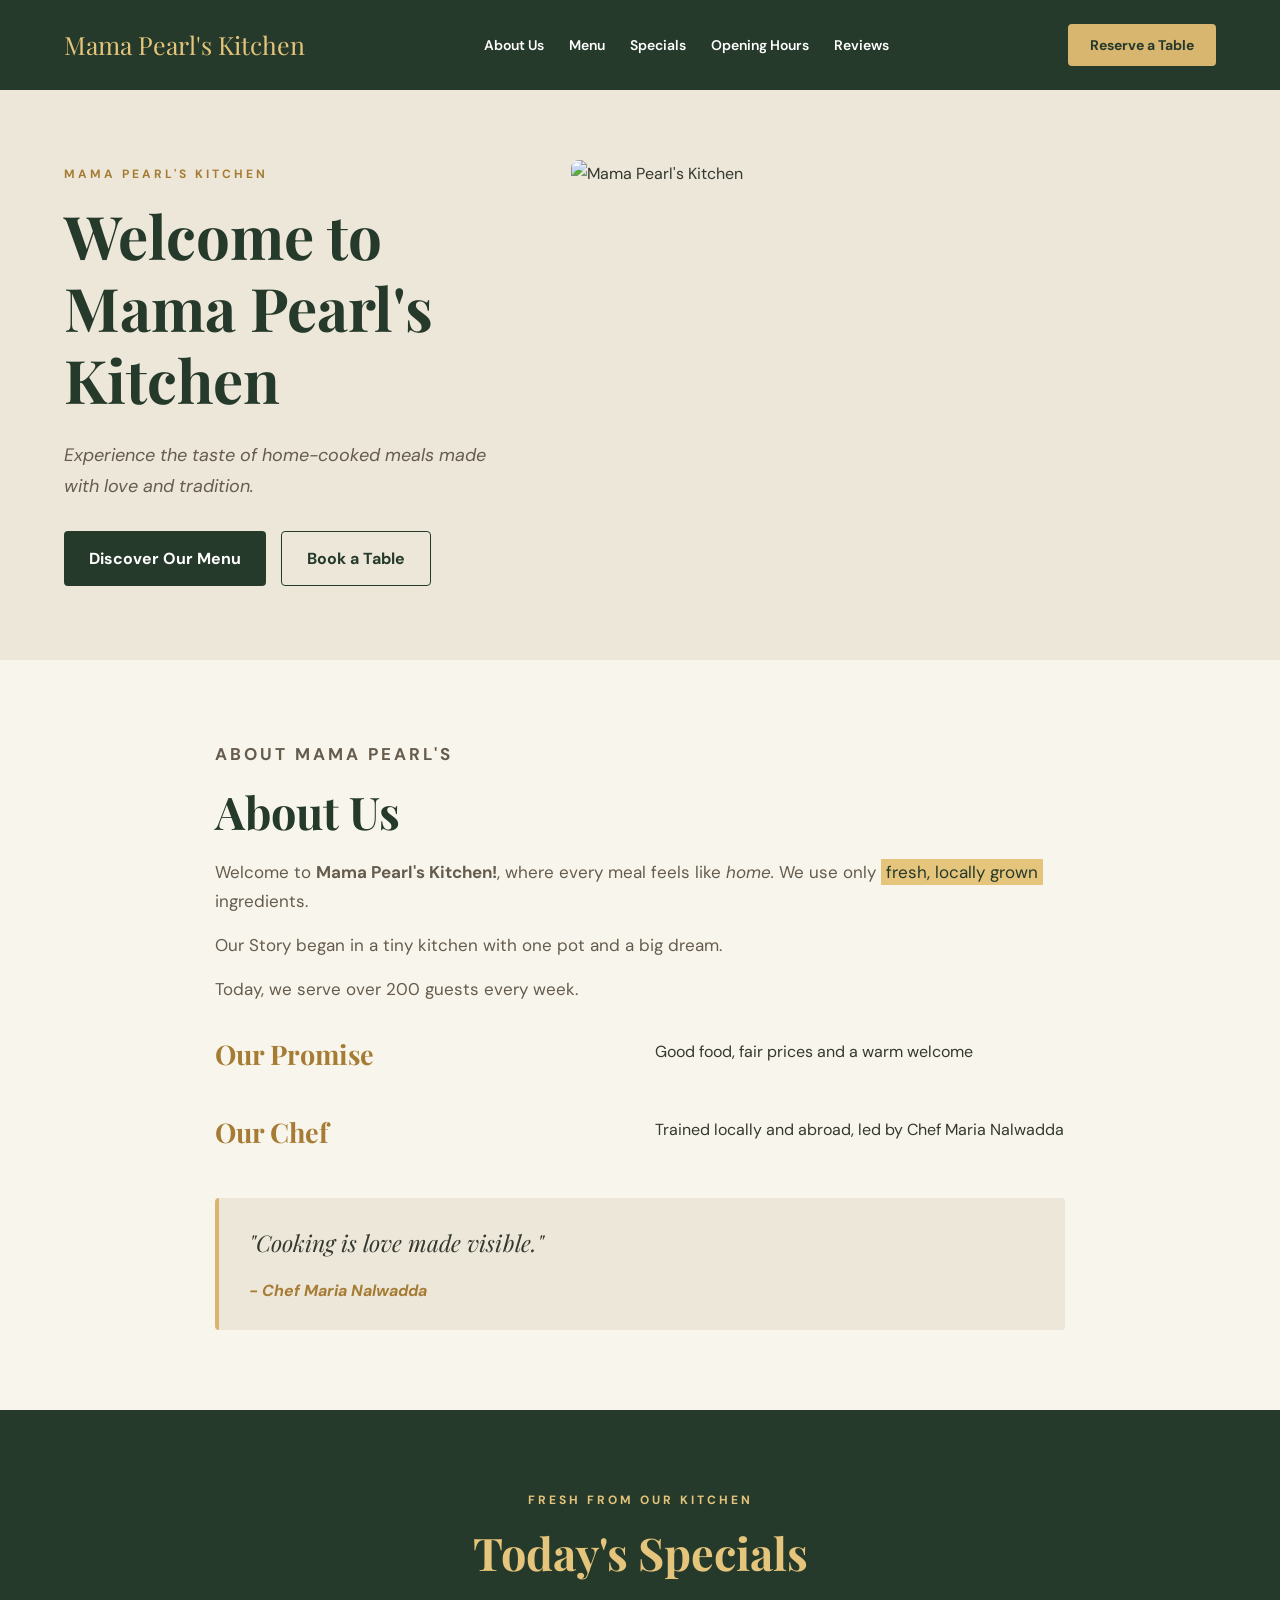
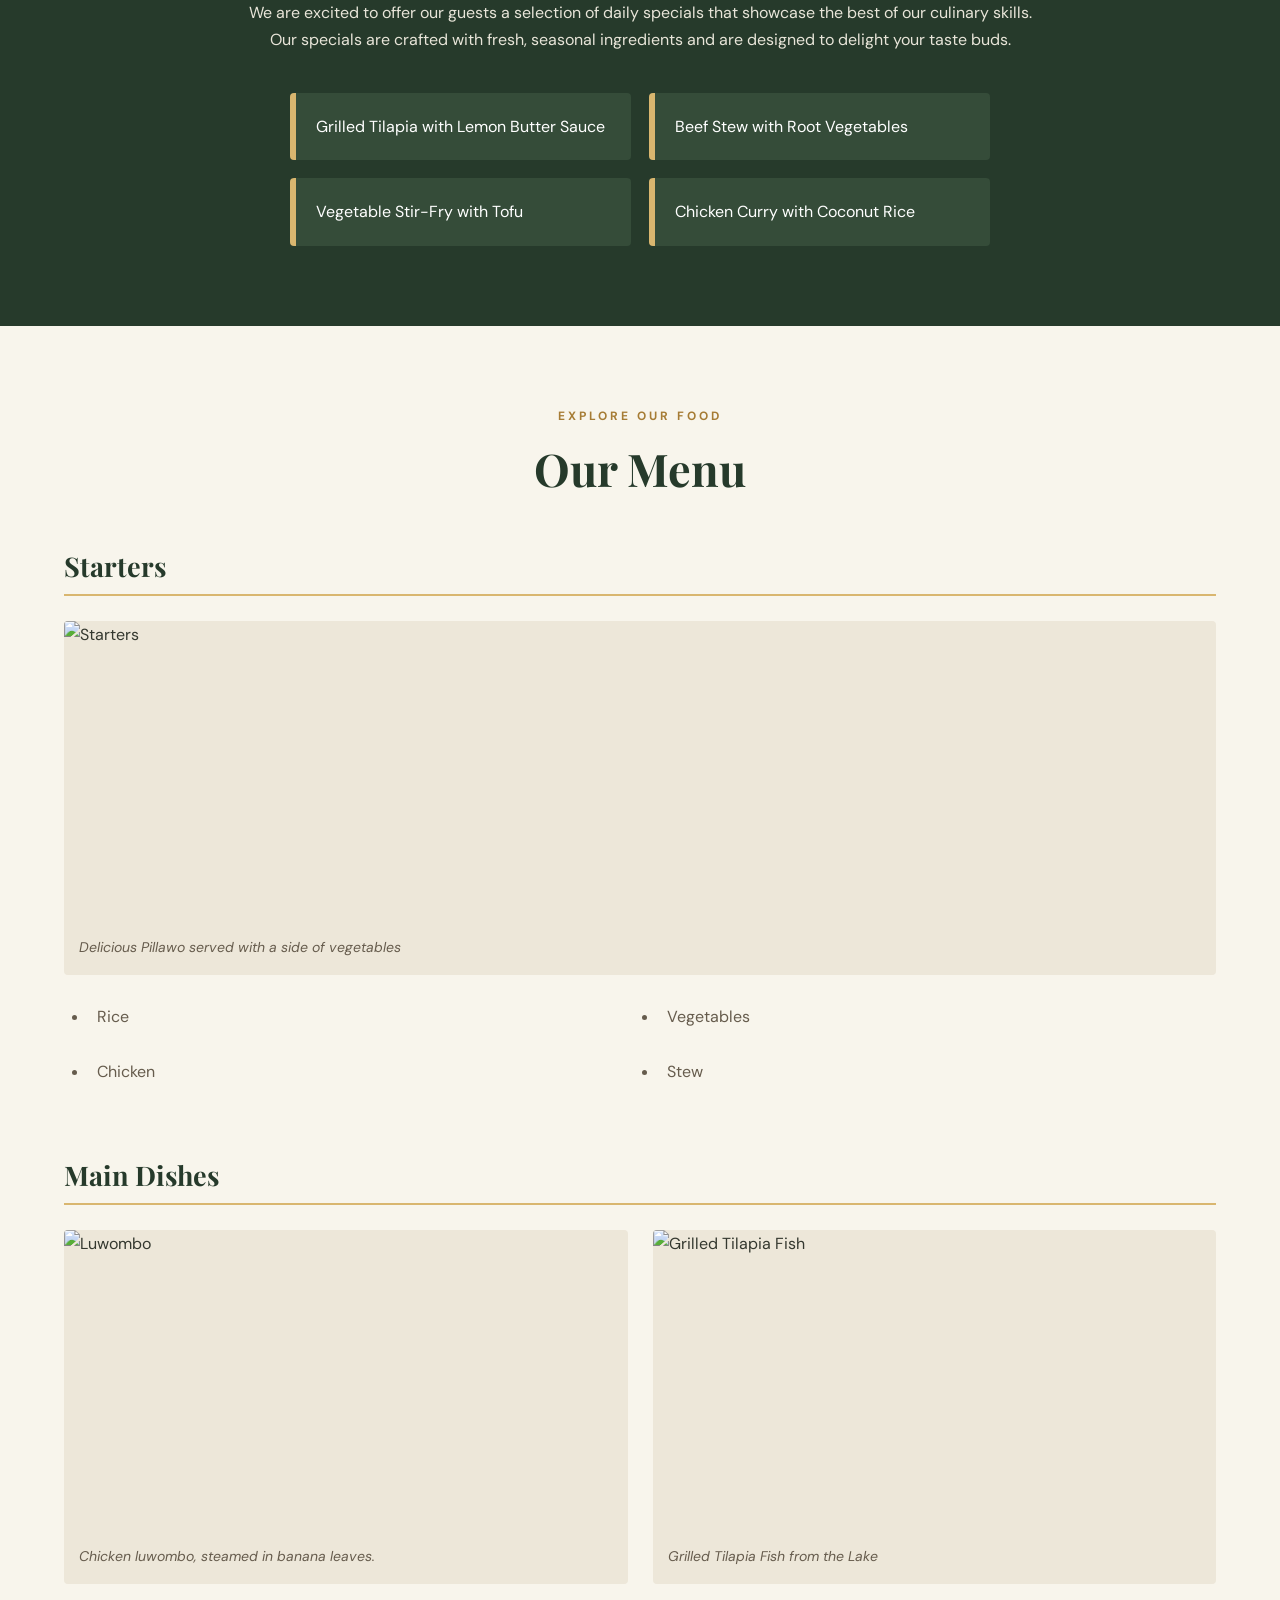
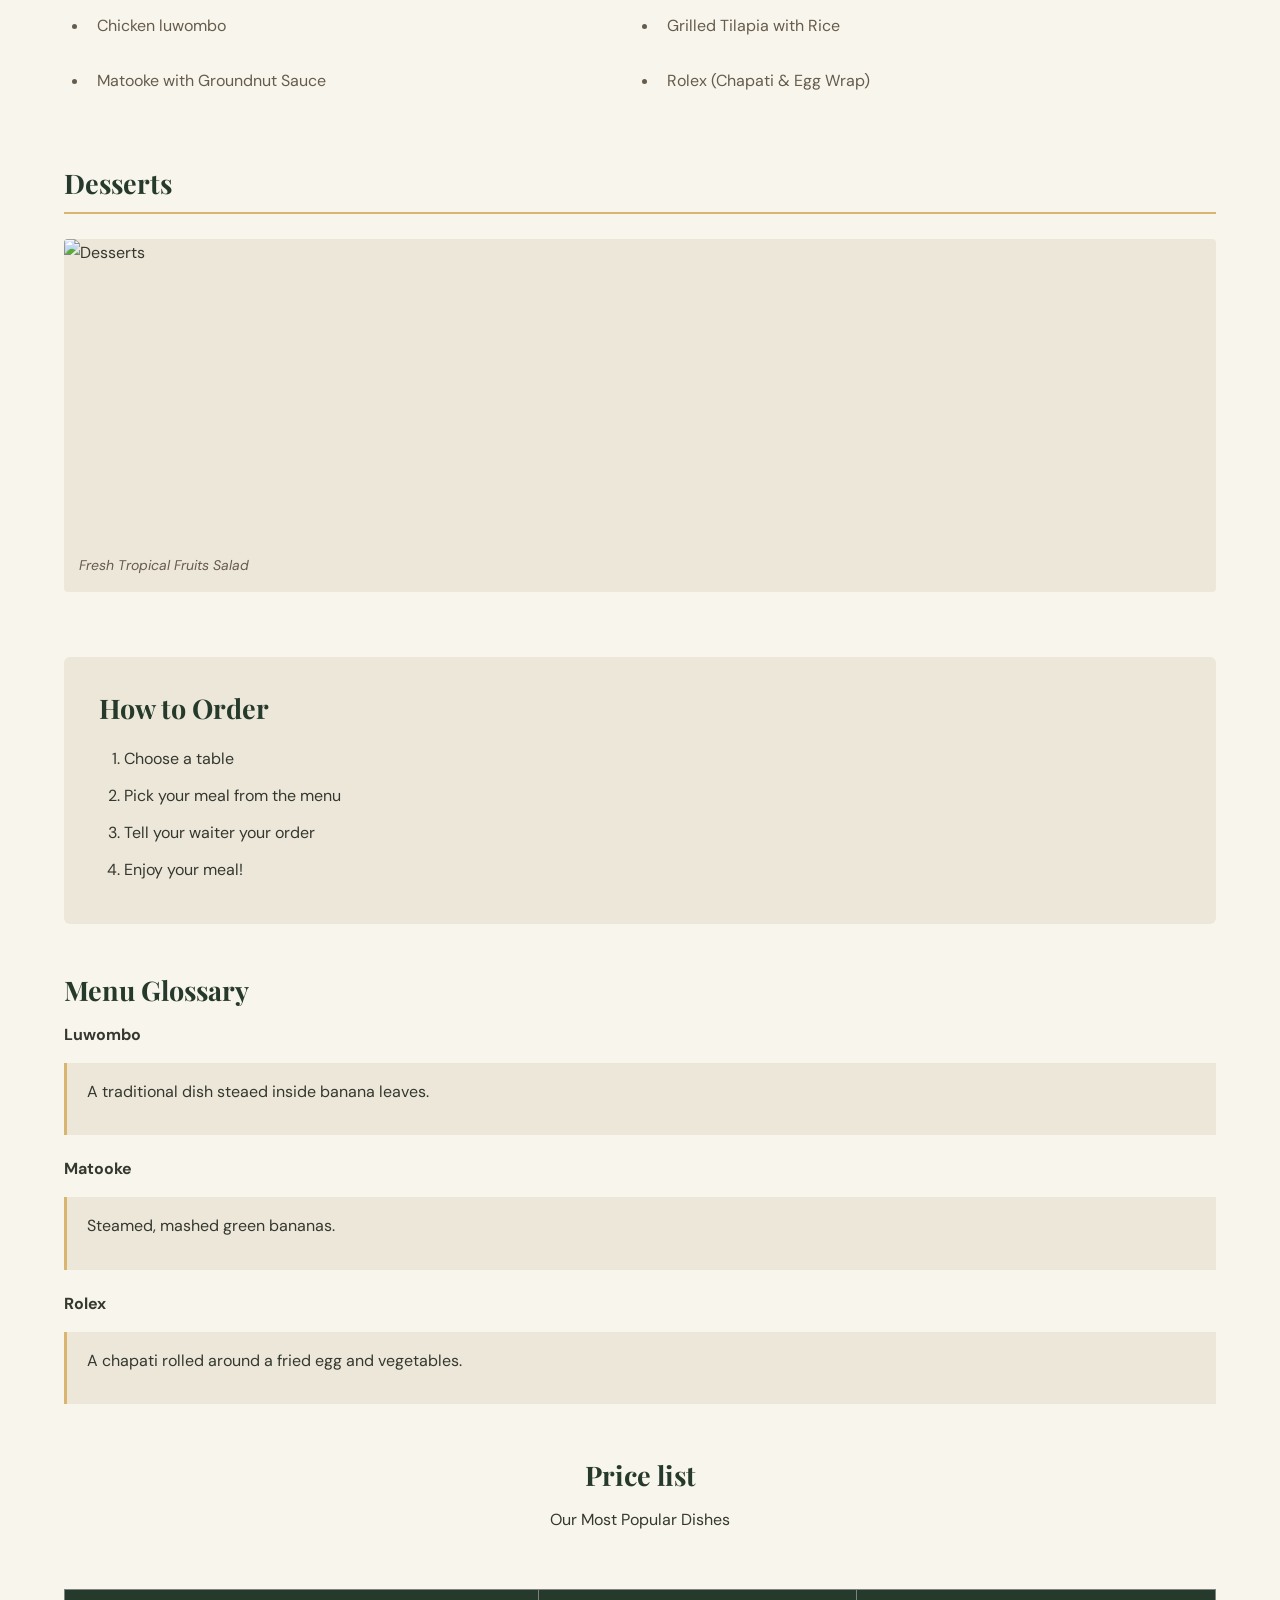
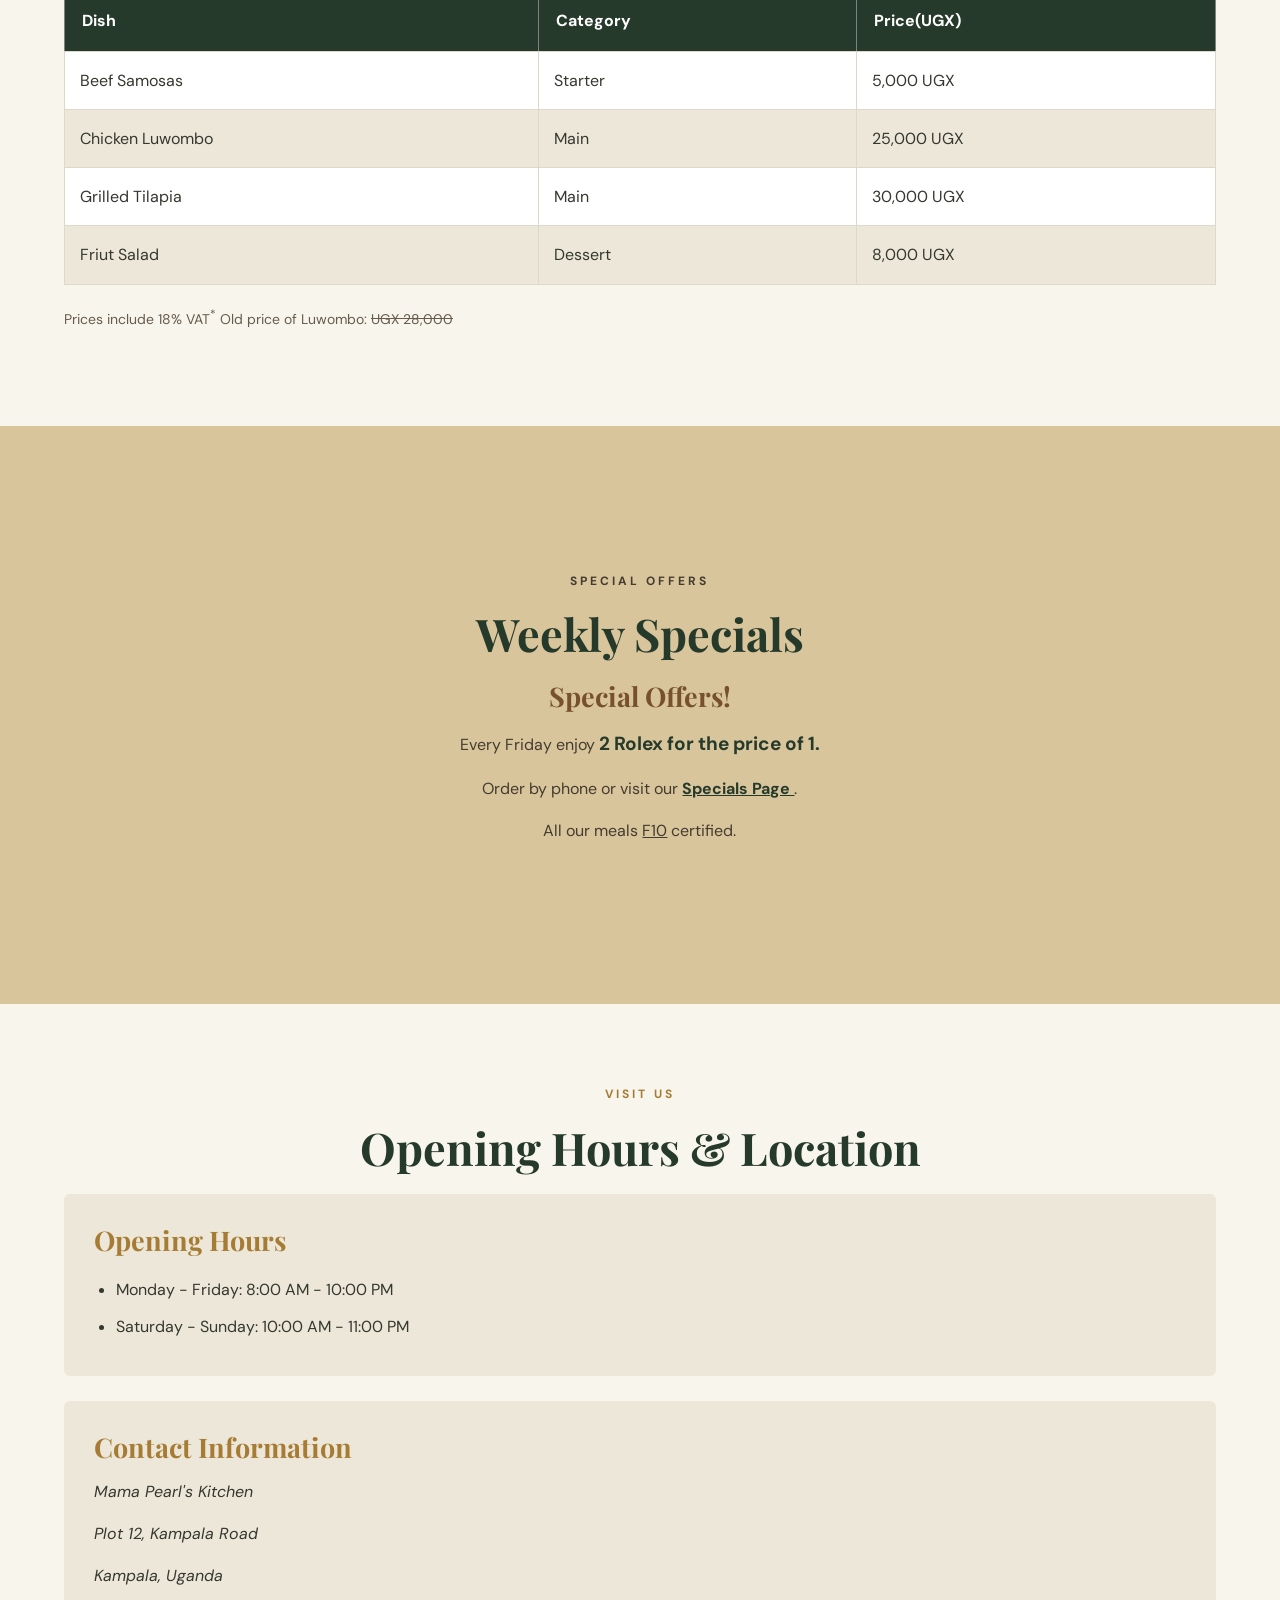
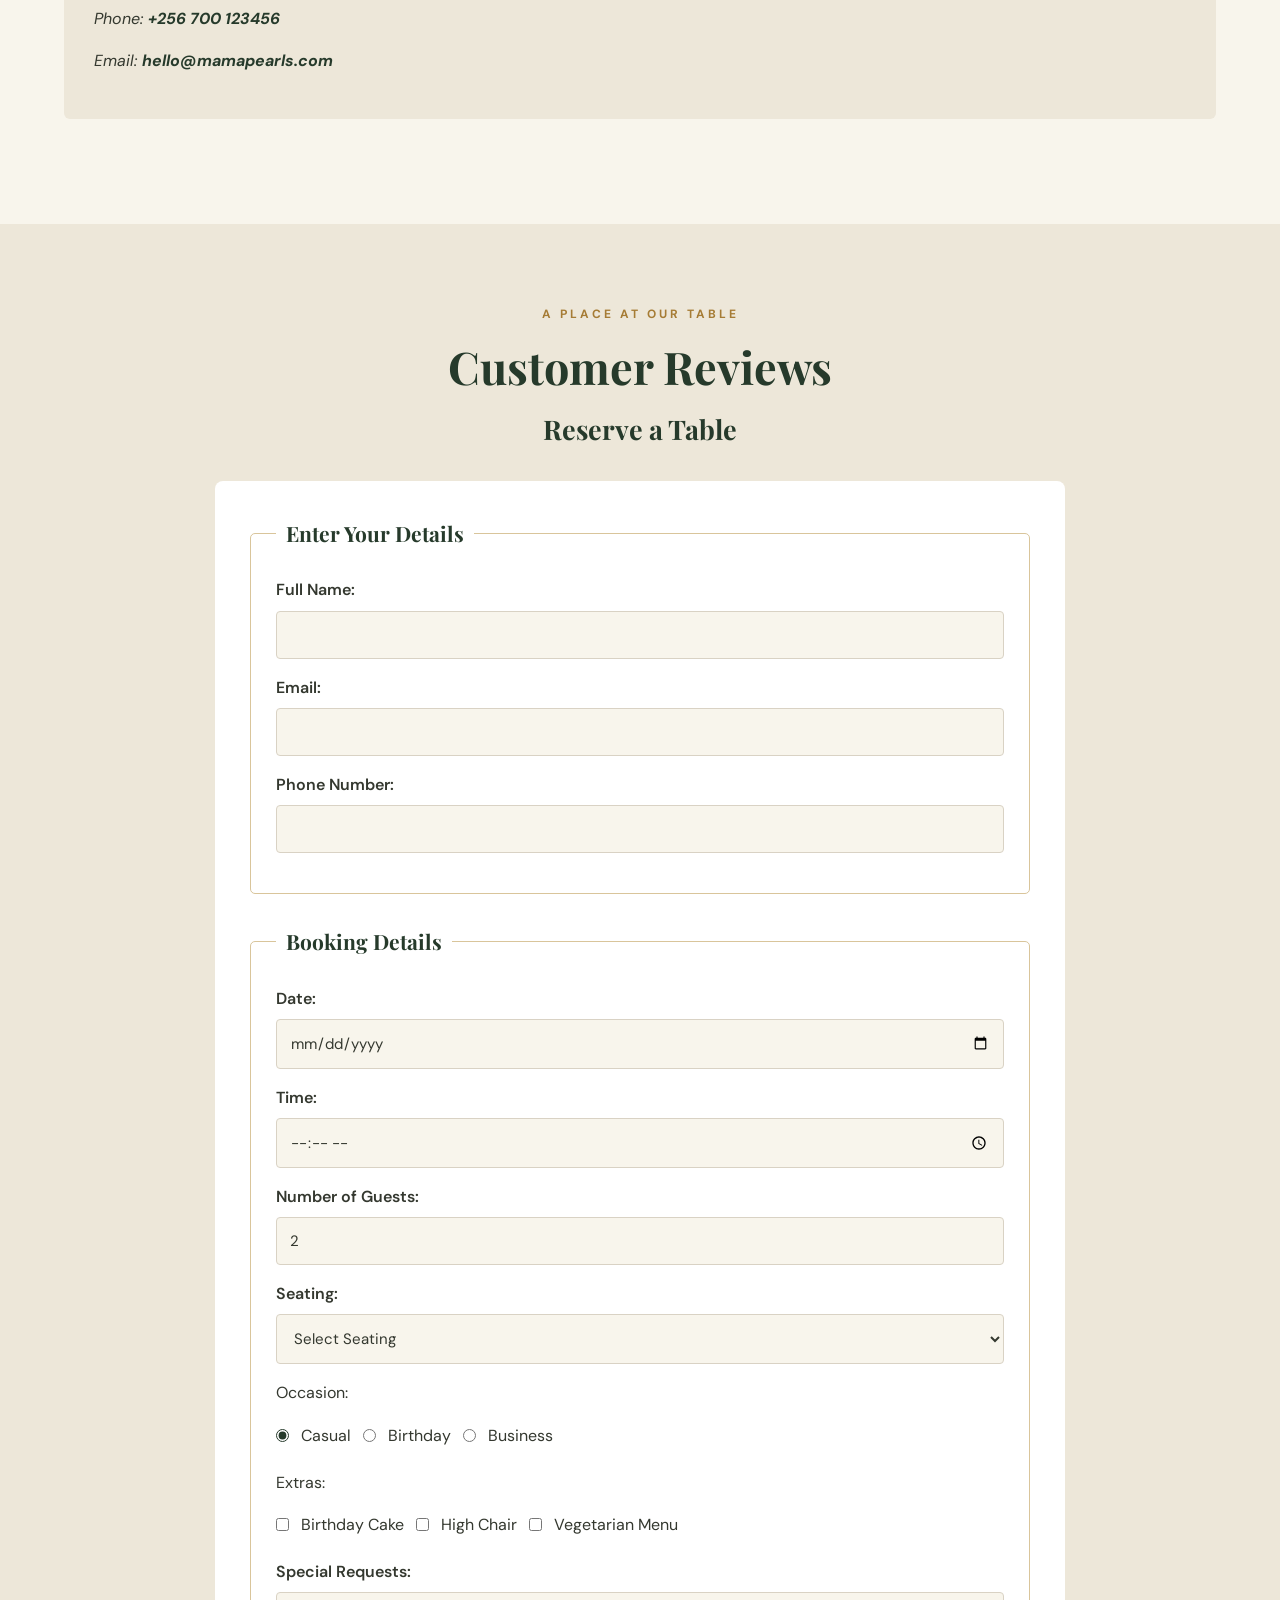
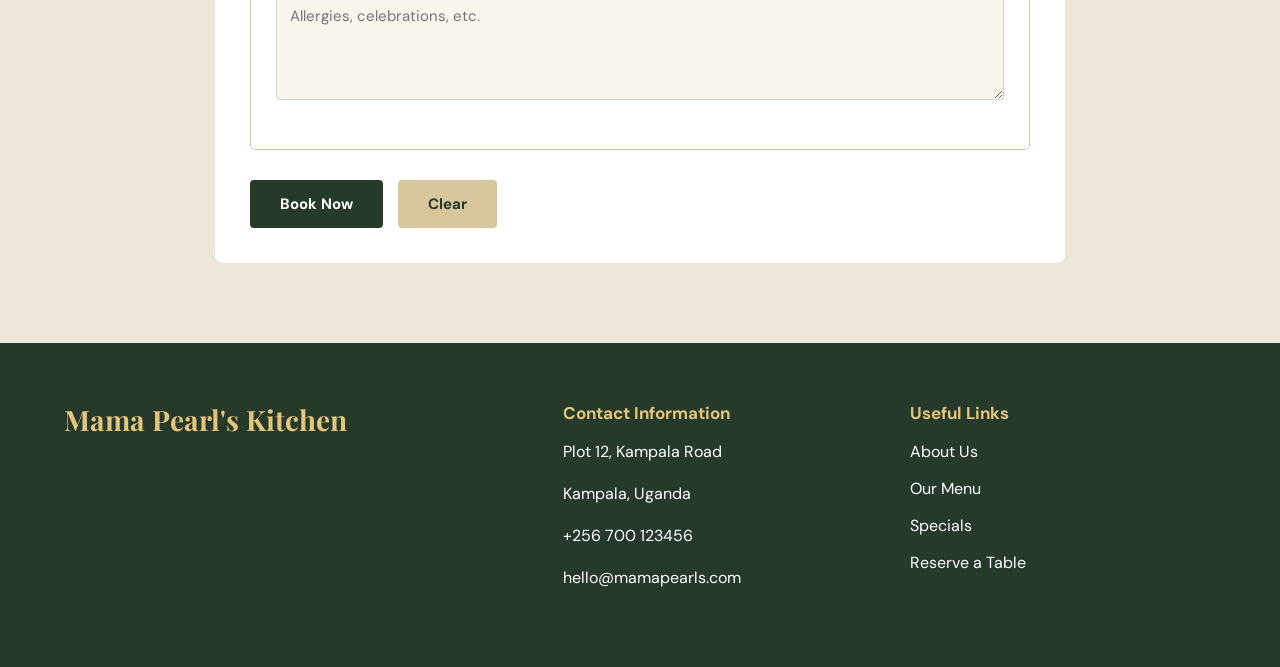
==== index.html @ 1679df20 "Rename border.html to index.html" ====
<!DOCTYPE html>
<html lang="en">

<head>

    <!-- BASIC PAGE SETTINGS -->

    <meta charset="UTF-8">
    <meta name="viewport" content="width=device-width, initial-scale=1.0">

    <title>Mama Pearl's Kitchen</title>

    <!-- GOOGLE FONTS -->

    <link rel="preconnect" href="https://fonts.googleapis.com">
    <link rel="preconnect" href="https://fonts.gstatic.com" crossorigin>

    <link href="https://fonts.googleapis.com/css2?family=DM+Sans:wght@400;500;600;700&family=Playfair+Display:wght@400;500;600;700&display=swap" rel="stylesheet">

    <link rel="stylesheet" href="home.css">

</head>


<body>

<!--header  -->
    <header class="site-header">

        <div class="header-container">

            <!-- RESTAURANT BRAND -->

            <div class="logo">

                <a href="#welcome">
                    Mama Pearl's Kitchen
                </a>

            </div>


            <!-- NAVIGATION LINKS -->

            <nav class="main-navigation">

                <ul>

                    <li><a href="#AboutUs">About Us</a></li>

                    <li><a href="#Menu">Menu</a></li>

                    <li><a href="#Specials">Specials</a></li>

                    <li><a href="#OpeningHours">Opening Hours</a></li>

                    <li><a href="#Reviews">Reviews</a></li>

                </ul>

            </nav>


            <!-- RESERVATION BUTTON -->

            <div class="header-booking">

                <a href="#ReserveaTable">
                    Reserve a Table
                </a>

            </div>

        </div>

    </header>

    <!-- MAIN WEBSITE CONTENT -->
  
    <main>

        <!-- HERO / WELCOME SECTION -->
     

        <section class="hero-section" id="welcome">

            <div class="hero-content">

                <p class="section-label">
                    MAMA PEARL'S KITCHEN
                </p>

                <h1>
                    Welcome to Mama Pearl's Kitchen
                </h1>

                <p class="hero-description">

                    <em>
                        Experience the taste of home-cooked meals made with love and tradition.
                    </em>

                </p>

                <div class="hero-buttons">

                    <a href="#Menu" class="primary-button">
                        Discover Our Menu
                    </a>

                    <a href="#ReserveaTable" class="secondary-button">
                        Book a Table
                    </a>

                </div>

            </div>


            <!-- RESTAURANT IMAGE -->

            <div class="hero-image">

                <img
                    src="images/Kitchen.jpg"
                    alt="Mama Pearl's Kitchen"
                    width="600"
                    height="400"
                >

            </div>

        </section>

        <!-- ABOUT US SECTION -->
  
        <section class="about-section" id="AboutUs">

            <div class="section-container">

                <article class="about-content">

                    <p class="section-label">
                        ABOUT MAMA PEARL'S
                    </p>

                    <h2>About Us</h2>

                    <p>
                        Welcome to <strong>Mama Pearl's Kitchen!</strong>,
                        where every meal feels like <em>home.</em>
                        We use only <mark>fresh, locally grown</mark>
                        ingredients.
                    </p>

                    <p>
                        Our Story began in a tiny kitchen with one pot
                        and a big dream.
                    </p>

                    <p>
                        Today, we serve over 200 guests every week.
                    </p>


                    <!-- OUR PROMISE -->

                    <div class="about-details">

                        <h3>Our Promise</h3>

                        <p>
                            Good food, fair prices and a warm welcome
                        </p>


                        <!-- OUR CHEF -->

                        <h3>Our Chef</h3>

                        <p>
                            Trained locally and abroad, led by Chef Maria Nalwadda
                        </p>

                    </div>


                    <!-- CHEF'S QUOTE -->

                    <blockquote>

                        <p>
                            "Cooking is love made visible."
                        </p>

                        <footer>
                            <cite>- Chef Maria Nalwadda</cite>
                        </footer>

                    </blockquote>

                </article>

            </div>

        </section>

        <!-- TODAY'S SPECIALS SECTION -->

        <section class="daily-specials-section" id="Specials">

            <div class="section-container">

                <div class="section-heading">

                    <p class="section-label">
                        FRESH FROM OUR KITCHEN
                    </p>

                    <h2>Today's Specials</h2>

                    <p>

                        We are excited to offer our guests a selection
                        of daily specials that showcase the best of our
                        culinary skills. Our specials are crafted with
                        fresh, seasonal ingredients and are designed
                        to delight your taste buds.

                    </p>

                </div>

                <!-- SPECIAL MEALS -->

                <div class="specials-list">

                    <ul>

                        <li>
                            Grilled Tilapia with Lemon Butter Sauce
                        </li>

                        <li>
                            Beef Stew with Root Vegetables
                        </li>

                        <li>
                            Vegetable Stir-Fry with Tofu
                        </li>

                        <li>
                            Chicken Curry with Coconut Rice
                        </li>

                    </ul>

                </div>

            </div>

        </section>

        <!-- OUR MENU SECTION -->
    

        <section class="menu-section" id="Menu">

            <div class="section-container">


                <!-- MENU INTRODUCTION -->

                <div class="section-heading">

                    <p class="section-label">
                        EXPLORE OUR FOOD
                    </p>

                    <h2>Our Menu</h2>

                </div>

                <!-- STARTERS -->

                <article class="menu-category">

                    <h3>Starters</h3>

                    <div class="menu-item">

                        <figure>

                            <img
                                src="images/Samosa.jpeg"
                                alt="Starters"
                                width="400"
                                height="300"
                            >

                            <figcaption>
                                Delicious Pillawo served with a side of vegetables
                            </figcaption>

                        </figure>

                    </div>


                    <ul class="menu-list">

                        <li>Rice</li>

                        <li>Vegetables</li>

                        <li>Chicken</li>

                        <li>Stew</li>

                    </ul>

                </article>

                <!-- MAIN DISHES -->

                <article class="menu-category">

                    <h3>Main Dishes</h3>

                    <div class="menu-gallery">

                        <figure>

                            <img
                                src="images/Luwombo.jpeg"
                                alt="Luwombo"
                                width="400"
                                height="300"
                            >

                            <figcaption>
                                Chicken luwombo, steamed in banana leaves.
                            </figcaption>

                        </figure>


                        <figure>

                            <img
                                src="images/Fish.jpeg"
                                alt="Grilled Tilapia Fish"
                                width="300"
                                height="400"
                            >

                            <figcaption>
                                Grilled Tilapia Fish from the Lake
                            </figcaption>

                        </figure>

                    </div>


                    <ul class="menu-list">

                        <li>Chicken luwombo</li>

                        <li>Grilled Tilapia with Rice</li>

                        <li>Matooke with Groundnut Sauce</li>

                        <li>Rolex (Chapati & Egg Wrap)</li>

                    </ul>

                </article>



                <!-- DESSERTS -->

                <article class="menu-category">

                    <h3>Desserts</h3>

                    <figure>

                        <img
                            src="images/salads.jpeg"
                            alt="Desserts"
                            width="300"
                            height="400"
                        >

                        <figcaption>
                            Fresh Tropical Fruits Salad
                        </figcaption>

                    </figure>

                </article>

                <!-- HOW TO ORDER -->

                <article class="ordering-section">

                    <h3>How to Order</h3>

                    <ol>

                        <li>Choose a table</li>

                        <li>Pick your meal from the menu</li>

                        <li>Tell your waiter your order</li>

                        <li>Enjoy your meal!</li>

                    </ol>

                </article>



                <!-- MENU GLOSSARY -->

                <article class="menu-glossary">

                    <h3>Menu Glossary</h3>

                    <p><strong>Luwombo</strong></p>

                    <blockquote>

                        <p>
                            A traditional dish steaed inside banana leaves.
                        </p>

                    </blockquote>


                    <p><strong>Matooke</strong></p>

                    <blockquote>

                        <p>
                            Steamed, mashed green bananas.
                        </p>

                    </blockquote>

                    <p><strong>Rolex</strong></p>

                    <blockquote>

                        <p>
                            A chapati rolled around a fried egg and vegetables.
                        </p>

                    </blockquote>

                </article>

                <!-- MENU PRICE LIST -->

                <article class="price-section">

                    <div class="section-heading">

                        <h3>Price list</h3>

                        <p>Our Most Popular Dishes</p>

                    </div>

                    <div class="table-container">

                        <table border="1">

                            <thead>

                                <tr>

                                    <th>Dish</th>

                                    <th>Category</th>

                                    <th>Price(UGX)</th>

                                </tr>

                            </thead>


                            <tbody>

                                <tr>

                                    <td>Beef Samosas</td>

                                    <td>Starter</td>

                                    <td>5,000 UGX</td>

                                </tr>


                                <tr>

                                    <td>Chicken Luwombo</td>

                                    <td>Main</td>

                                    <td>25,000 UGX</td>

                                </tr>


                                <tr>

                                    <td>Grilled Tilapia</td>

                                    <td>Main</td>

                                    <td>30,000 UGX</td>

                                </tr>


                                <tr>

                                    <td>Friut Salad</td>

                                    <td>Dessert</td>

                                    <td>8,000 UGX</td>

                                </tr>

                            </tbody>

                        </table>

                    </div>


                    <p class="price-note">

                        Prices include 18% VAT<sup>*</sup>
                        Old price of Luwombo:
                        <del>UGX 28,000</del>

                    </p>

                </article>

            </div>

        </section>

        <!-- WEEKLY SPECIALS SECTION -->

        <section class="weekly-specials-section">

            <div class="section-container">

                <p class="section-label">
                    SPECIAL OFFERS
                </p>

                <h2>Weekly Specials</h2>

                <h3>Special Offers!</h3>

                <p>
                    Every Friday enjoy
                    <strong>2 Rolex for the price of 1.</strong>
                </p>

                <p>

                    Order by phone or visit our

                    <a
                        href="specialspage.html"
                        target="_blank"
                        rel="noopener noreferrer"
                    >
                        Specials Page
                    </a>.

                </p>

                <p>
                    All our meals <u>F10</u> certified.
                </p>

            </div>

        </section>

        <!-- OPENING HOURS AND LOCATION -->
       

        <section class="location-section" id="OpeningHours">

            <div class="section-container">

                <p class="section-label">
                    VISIT US
                </p>

                <h2>Opening Hours & Location</h2>


                <!-- OPENING HOURS -->

                <div class="opening-hours">

                    <h3>Opening Hours</h3>

                    <ul>

                        <li>
                            Monday - Friday: 8:00 AM - 10:00 PM
                        </li>

                        <li>
                            Saturday - Sunday: 10:00 AM - 11:00 PM
                        </li>

                    </ul>

                </div>


                <!-- CONTACT INFORMATION -->

                <div class="contact-information">

                    <h3>Contact Information</h3>

                    <address>

                        <p><i>Mama Pearl's Kitchen</i></p>

                        <p><i>Plot 12, Kampala Road</i></p>

                        <p><i>Kampala, Uganda</i></p>


                        <p>

                            <i>
                                Phone:

                                <a href="tel:+256700123456">
                                    +256 700 123456
                                </a>
                            </i>

                        </p>


                        <p>

                            <i>
                                Email:

                                <a href="mailto:hello@mamapearls.com">
                                    hello@mamapearls.com
                                </a>
                            </i>

                        </p>

                    </address>

                </div>

            </div>

        </section>

        <!-- CUSTOMER REVIEWS AND RESERVATIONS -->
    

        <section class="reservation-section" id="Reviews">

            <div class="section-container">

                <p class="section-label">
                    A PLACE AT OUR TABLE
                </p>

                <h2>Customer Reviews</h2>

                <h3>Reserve a Table</h3>


                <!-- RESERVATION FORM -->

                <form class="reservation-form">


                    <!-- CUSTOMER DETAILS -->

                    <fieldset class="customer-details">

                        <legend>Enter Your Details</legend>


                        <p>

                            <label for="fullname">
                                Full Name:
                            </label>

                            <input
                                type="text"
                                id="fullname"
                                name="fullname"
                                required
                            >

                        </p>


                        <p>

                            <label for="email">
                                Email:
                            </label>

                            <input
                                type="email"
                                id="email"
                                name="email"
                                required
                            >

                        </p>


                        <p>

                            <label for="phone">
                                Phone Number:
                            </label>

                            <input
                                type="tel"
                                id="phone"
                                name="phone"
                                required
                            >

                        </p>

                    </fieldset>



                    <!-- BOOKING DETAILS -->

                    <fieldset class="booking-details" id="ReserveaTable">

                        <legend>Booking Details</legend>


                        <p>

                            <label for="date">
                                Date:
                            </label>

                            <input
                                type="date"
                                id="date"
                                name="date"
                            >

                        </p>


                        <p>

                            <label for="time">
                                Time:
                            </label>

                            <input
                                type="time"
                                id="time"
                                name="time"
                            >

                        </p>

                        <p>

                            <label for="guests">
                                Number of Guests:
                            </label>

                            <input
                                type="number"
                                id="guests"
                                name="guests"
                                value="2"
                                min="1"
                            >

                        </p>

                        <!-- SEATING OPTIONS -->

                        <p>

                            <label for="seating">
                                Seating:
                            </label>

                            <select id="seating" name="seating">

                                <option value="">
                                    Select Seating
                                </option>

                                <option>Indoor</option>

                                <option>Outdoor</option>

                                <option>Private Room</option>

                                <option>Bar Area</option>

                                <option>Rooftop</option>

                            </select>

                        </p>



                        <!-- OCCASION OPTIONS -->

                        <p>Occasion:</p>


                        <div class="form-options">

                            <input
                                type="radio"
                                id="casual"
                                name="occasion"
                                value="Casual"
                                checked
                            >

                            <label for="casual">
                                Casual
                            </label>


                            <input
                                type="radio"
                                id="birthday"
                                name="occasion"
                                value="Birthday"
                            >

                            <label for="birthday">
                                Birthday
                            </label>


                            <input
                                type="radio"
                                id="business"
                                name="occasion"
                                value="Business"
                            >

                            <label for="business">
                                Business
                            </label>

                        </div>



                        <!-- EXTRA SERVICES -->

                        <p>Extras:</p>


                        <div class="form-options">

                            <input
                                type="checkbox"
                                id="cake"
                                name="extras"
                                value="Birthday cake"
                            >

                            <label for="cake">
                                Birthday Cake
                            </label>


                            <input
                                type="checkbox"
                                id="chair"
                                name="extras"
                                value="High chair"
                            >

                            <label for="chair">
                                High Chair
                            </label>


                            <input
                                type="checkbox"
                                id="vegetarian"
                                name="extras"
                                value="Vegetarian menu"
                            >

                            <label for="vegetarian">
                                Vegetarian Menu
                            </label>

                        </div>

                        <!-- SPECIAL REQUESTS -->

                        <p>

                            <label for="requests">
                                Special Requests:
                            </label>

                            <br>

                            <textarea
                                id="requests"
                                name="requests"
                                rows="4"
                                cols="32"
                                placeholder="Allergies, celebrations, etc."
                            ></textarea>

                        </p>

                    </fieldset>

                    <!-- FORM BUTTONS -->

                    <div class="form-buttons">

                        <button type="submit">
                            Book Now
                        </button>

                        <button type="reset">
                            Clear
                        </button>

                    </div>

                </form>

            </div>

        </section>


    </main>

    <!-- FOOTER SECTION -->
  

    <footer class="site-footer">

        <div class="footer-container">

            <div class="footer-brand">

                <h2>Mama Pearl's Kitchen</h2>

            </div>


            <div class="footer-contact">

                <h3>Contact Information</h3>

                <p>Plot 12, Kampala Road</p>

                <p>Kampala, Uganda</p>

                <p>
                    <a href="tel:+256700123456">
                        +256 700 123456
                    </a>
                </p>

                <p>
                    <a href="mailto:hello@mamapearls.com">
                        hello@mamapearls.com
                    </a>
                </p>

            </div>


            <div class="footer-navigation">

                <h3>Useful Links</h3>

                <ul>

                    <li><a href="#AboutUs">About Us</a></li>

                    <li><a href="#Menu">Our Menu</a></li>

                    <li><a href="#Specials">Specials</a></li>

                    <li><a href="#ReserveaTable">Reserve a Table</a></li>

                </ul>

            </div>

        </div>

    </footer>


</body>

</html>
---- home.css ----
*{
    box-sizing: border-box;
    margin: 0;
    padding: 0;
}

/* Main website body */

body {
    font-family: 'DM Sans', sans-serif;
    background-color: #F8F5EC;
    color: #34382F;
    font-size: 16px;
    line-height: 1.7;
}

/* Main headings */

h1,
h2,
h3,
h4 {
    font-family: 'Playfair Display', serif;
    font-weight: 700;
    line-height: 1.2;
    color: #263A2B;
}

/* Main heading sizes */

h1 {
    font-size: 500px;
}

h2 {
    font-size: 45px;
    margin-bottom: 20px;
}

h3 {
    font-size: 27px;
    margin-bottom: 15px;
}

/* Paragraphs */

p {
    margin-bottom: 15px;
}

/* Images */

img {
    max-width: 100%;
    height: auto;
    display: block;
}

/* Links */

a {
    text-decoration: none;
    color: inherit;
    transition: 0.3s ease;
}

/* Lists */

ul,
ol {
    padding-left: 25px;
}

/* Common section container */

.section-container {
    width: 90%;
    max-width: 1200px;
    margin: 0 auto;
    padding: 80px 0;
}

/* Small decorative section heading */

.section-label {
    color: #A67C35;
    font-size: 12px;
    font-weight: 700;
    letter-spacing: 3px;
    text-transform: uppercase;
    margin-bottom: 15px;
}

/* 2. HEADER AND NAVIGATION */

.site-header {
    background-color: #263A2B;
    color: #FFFFFF;
    width: 100%;
    position: sticky;
    top: 0;
    z-index: 1000;
}

.header-container {
    width: 90%;
    max-width: 1300px;
    min-height: 90px;
    margin: auto;

    display: flex;
    align-items: center;
    justify-content: space-between;
    gap: 25px;
}

/* Restaurant name */

.logo a {
    font-family: 'Playfair Display', serif;
    font-size: 25px;
    font-weight: 10000;
    color: #E5C47B;
}

/* Navigation list */

.main-navigation ul {
    list-style: none;
    display: flex;
    align-items: center;
    gap: 25px;
    padding: 0;
}

/* Navigation links */

.main-navigation a {
    color: #FFFFFF;
    font-size: 14px;
    font-weight: 600;
}

.main-navigation a:hover {
    color: #E5C47B;
}

/* Header booking button */

.header-booking a {
    background-color: #D9B66F;
    color: #263A2B;
    padding: 12px 22px;
    border-radius: 4px;
    font-size: 14px;
    font-weight: 700;
}

.header-booking a:hover {
    background-color: #FFFFFF;
    color: #263A2B;
}


/* 3. HERO / WELCOME SECTION */

.hero-section {
    background-color: #EDE7D9;
    min-height: 570px;
    padding: 70px 5%;

    display: flex;
    align-items: center;
    justify-content: space-between;
    gap: 50px;
}

/* Welcome text */

.hero-content {
    flex: 1;
    max-width: 580px;
}

.hero-content h1 {
    font-size: 60px;
    margin-bottom: 25px;
    color: #263A2B;
}

.hero-description {
    font-size: 18px;
    color: #665C4D;
    max-width: 500px;
    margin-bottom: 30px;
}

/* Hero image */

.hero-image {
    flex: 1;
}

.hero-image img {
    width: 100%;
    height: 430px;
    object-fit: cover;
    border-radius: 8px;
}

/* Hero buttons */

.hero-buttons {
    display: flex;
    flex-wrap: wrap;
    gap: 15px;
    margin-top: 25px;
}

/* Primary button */

.primary-button {
    display: inline-block;
    background-color: #263A2B;
    color: #FFFFFF;
    padding: 14px 25px;
    border-radius: 4px;
    font-weight: 700;
}

.primary-button:hover {
    background-color: #A67C35;
}

/* Secondary button */

.secondary-button {
    display: inline-block;
    border: 1px solid #263A2B;
    color: #263A2B;
    padding: 13px 25px;
    border-radius: 4px;
    font-weight: 700;
}

.secondary-button:hover {
    background-color: #263A2B;
    color: #FFFFFF;
}

/*4. ABOUT US SECTION */

.about-section {
    background-color: #F8F5EC;
}

.about-content {
    max-width: 850px;
    margin: auto;
}

.about-content > p {
    font-size: 17px;
    color: #665C4D;
}

/* Highlighted text */

.about-content mark {
    background-color: #E5C47B;
    color: #263A2B;
    padding: 2px 5px;
}

/* Promise and chef details */

.about-details {
    display: grid;
    grid-template-columns: 1fr 1fr;
    gap: 30px;
    margin-top: 35px;
}

.about-details h3 {
    color: #A67C35;
}

/* Chef's quotation */

.about-content blockquote {
    margin-top: 35px;
    padding: 25px 30px;
    border-left: 4px solid #D9B66F;
    background-color: #EDE7D9;
    border-radius: 4px;
}

.about-content blockquote p {
    font-family: 'Playfair Display', serif;
    font-size: 23px;
    font-style: italic;
}

.about-content blockquote footer {
    color: #A67C35;
    font-weight: 700;
}


/* 5. TODAY'S SPECIALS SECTION */

.daily-specials-section {
    background-color: #263A2B;
    color: #FFFFFF;
}

.daily-specials-section .section-container {
    text-align: center;
}

.daily-specials-section h2 {
    color: #E5C47B;
}

.daily-specials-section .section-label {
    color: #E5C47B;
}

.section-heading {
    max-width: 800px;
    margin: 0 auto 40px;
    text-align: center;
}

.daily-specials-section .section-heading > p:last-child {
    color: #E8E5D9;
}

/* Specials list */

.specials-list {
    max-width: 700px;
    margin: auto;
    text-align: left;
}

.specials-list ul {
    list-style: none;
    padding: 0;
    display: grid;
    grid-template-columns: 1fr 1fr;
    gap: 18px;
}

.specials-list li {
    background-color: #354C39;
    padding: 20px;
    border-left: 6px solid #D9B66F;
    border-radius: 4px;
}


/* 6. OUR MENU SECTION */

.menu-section {
    background-color: #F8F5EC;
}

.menu-section .section-heading {
    margin-bottom: 55px;
}

.menu-category {
    margin-bottom: 65px;
}

.menu-category h3 {
    color: #263A2B;
    margin-bottom: 25px;
    border-bottom: 2px solid #D9B66F;
    padding-bottom: 12px;
}

/* Menu image gallery */

.menu-gallery {
    display: grid;
    grid-template-columns: 1fr 1fr;
    gap: 25px;
}

.menu-item figure,
.menu-category figure {
    background-color: #EDE7D9;
    border-radius: 4px;
    overflow: hidden;
    margin-bottom: 20px;
}

.menu-category figure img {
    width: 100%;
    height: 300px;
    object-fit: cover;
}

/* Image captions */

.menu-category figcaption {
    padding: 15px;
    color: #665C4D;
    font-size: 14px;
    font-style: italic;
}

/* Menu food lists */

.menu-list {
    display: grid;
    grid-template-columns: 1fr 1fr;
    gap: 12px;
    padding-left: 25px;
}

.menu-list li {
    padding: 8px;
    color: #665C4D;
}

/* How to order */

.ordering-section {
    background-color: #EDE7D9;
    padding: 35px;
    margin-bottom: 50px;
    border-radius: 6px;
}

.ordering-section h3 {
    color: #263A2B;
}

.ordering-section ol li {
    padding: 5px 0;
}

/* Menu glossary */

.menu-glossary {
    margin-bottom: 55px;
}

.menu-glossary blockquote {
    background-color: #EDE7D9;
    border-left: 3px solid #D9B66F;
    padding: 15px 20px;
    margin: 10px 0 20px;
}

/* Menu price list */

.price-section {
    margin-top: 50px;
}

.table-container {
    width: 100%;
    overflow-x: auto;
}

/* Price table */

.price-section table {
    width: 100%;
    border-collapse: collapse;
    background-color: #FFFFFF;
    text-align: left;
}

.price-section th {
    background-color: #263A2B;
    color: #FFFFFF;
    padding: 17px;
}

.price-section td {
    padding: 15px;
    border: 1px solid #DED8CA;
}

.price-section tr:nth-child(even) {
    background-color: #EDE7D9;
}

.price-note {
    margin-top: 20px;
    color: #665C4D;
    font-size: 14px;
}


/* =7. WEEKLY SPECIALS SECTION */

.weekly-specials-section {
    background-color: #D9C59B;
    text-align: center;
    padding: 65px 5%;
}

.weekly-specials-section h2 {
    color: #263A2B;
}

.weekly-specials-section h3 {
    color: #76512B;
}

.weekly-specials-section p {
    color: #443C30;
}

.weekly-specials-section strong {
    color: #263A2B;
    font-size: 19px;
}

.weekly-specials-section a {
    color: #263A2B;
    font-weight: 700;
    text-decoration: underline;
}

.weekly-specials-section a:hover {
    color: #FFFFFF;
}

/* 8. OPENING HOURS AND LOCATION */

.location-section {
    background-color: #F8F5EC;
}

.location-section h2 {
    text-align: center;
}

.location-section .section-label {
    text-align: center;
}

/* Hours and contact layout */

.opening-hours,
.contact-information {
    background-color: #EDE7D9;
    padding: 30px;
    margin-bottom: 25px;
    border-radius: 6px;
}

.opening-hours h3,
.contact-information h3 {
    color: #A67C35;
}

.opening-hours ul {
    padding-left: 22px;
}

.opening-hours li {
    padding: 5px 0;
}

/* Restaurant contact details */

.contact-information address {
    font-style: normal;
}

.contact-information a {
    color: #263A2B;
    font-weight: 700;
}

.contact-information a:hover {
    color: #A67C35;
}


/* 9. CUSTOMER REVIEWS AND RESERVATIONS */

.reservation-section {
    background-color: #EDE7D9;
}

.reservation-section h2,
.reservation-section > .section-container > h3 {
    text-align: center;
}

.reservation-section .section-label {
    text-align: center;
}

/* Reservation form */

.reservation-form {
    max-width: 850px;
    margin: 35px auto 0;
    background-color: #FFFFFF;
    padding: 35px;
    border-radius: 8px;
}

/* Form groups */

.reservation-form fieldset {
    border: 1px solid #D9C59B;
    padding: 25px;
    margin-bottom: 30px;
    border-radius: 5px;
}

.reservation-form legend {
    font-family: 'Playfair Display', serif;
    font-size: 21px;
    font-weight: 700;
    color: #263A2B;
    padding: 0 10px;
}

/* Form labels */

.reservation-form label {
    display: inline-block;
    color: #34382F;
    font-weight: 600;
    margin-bottom: 7px;
}

/* Text, email, phone, date and number inputs */

.reservation-form input[type="text"],
.reservation-form input[type="email"],
.reservation-form input[type="tel"],
.reservation-form input[type="date"],
.reservation-form input[type="time"],
.reservation-form input[type="number"],
.reservation-form select,
.reservation-form textarea {
    width: 100%;
    padding: 13px;
    border: 1px solid #D9D2C4;
    border-radius: 4px;
    font-family: 'DM Sans', sans-serif;
    font-size: 15px;
    background-color: #F8F5EC;
    color: #34382F;
}

/* Input focus */

.reservation-form input:focus,
.reservation-form select:focus,
.reservation-form textarea:focus {
    outline: none;
    border-color: #A67C35;
    box-shadow: 0 0 0 2px rgba(166, 124, 53, 0.15);
}

/* Radio and checkbox options */

.form-options {
    display: flex;
    flex-wrap: wrap;
    align-items: center;
    gap: 12px;
    margin-bottom: 20px;
}

.form-options input {
    accent-color: #263A2B;
}

.form-options label {
    margin: 0;
    font-weight: 400;
}

/* Text area */

.reservation-form textarea {
    resize: vertical;
}

/* Booking and clear buttons */

.form-buttons {
    display: flex;
    gap: 15px;
    margin-top: 20px;
}

.form-buttons button {
    padding: 14px 30px;
    border: none;
    border-radius: 4px;
    cursor: pointer;
    font-family: 'DM Sans', sans-serif;
    font-size: 15px;
    font-weight: 700;
    transition: 0.3s ease;
}

/* Book Now button */

.form-buttons button[type="submit"] {
    background-color: #263A2B;
    color: #FFFFFF;
}

.form-buttons button[type="submit"]:hover {
    background-color: #A67C35;
}

/* Clear button */

.form-buttons button[type="reset"] {
    background-color: #D9C59B;
    color: #263A2B;
}

.form-buttons button[type="reset"]:hover {
    background-color: #E5C47B;
}


/*10. FOOTER SECTION */

.site-footer {
    background-color: #263A2B;
    color: #FFFFFF;
}

.footer-container {
    width: 90%;
    max-width: 1200px;
    margin: auto;
    padding: 60px 0;

    display: grid;
    grid-template-columns: 1.5fr 1fr 1fr;
    gap: 40px;
}

/* Footer restaurant name */

.footer-brand h2 {
    color: #E5C47B;
    font-size: 28px;
}

/* Footer headings */

.site-footer h3 {
    color: #E5C47B;
    font-family: 'DM Sans', sans-serif;
    font-size: 17px;
}

/* Footer links */

.site-footer a {
    color: #FFFFFF;
}

.site-footer a:hover {
    color: #E5C47B;
}

/* Footer navigation */

.footer-navigation ul {
    list-style: none;
    padding: 0;
}

.footer-navigation li {
    margin-bottom: 10px;
}


/* 11. RESPONSIVE DESIGN - TABLETS= */

@media (max-width: 900px) {

    .header-container {
        flex-wrap: wrap;
        justify-content: center;
        padding: 20px 0;
    }

    .main-navigation ul {
        flex-wrap: wrap;
        justify-content: center;
        gap: 15px;
    }

    .hero-section {
        flex-direction: column;
        text-align: center;
    }

    .hero-content {
        max-width: 100%;
    }

    .hero-content h1 {
        font-size: 45px;
    }

    .hero-buttons {
        justify-content: center;
    }

    .hero-image {
        width: 100%;
    }

    .about-details {
        grid-template-columns: 1fr;
    }

    .footer-container {
        grid-template-columns: 1fr 1fr;
    }

}


/* ===================================================== */

@media (max-width: 600px) {

    body {
        font-size: 15px;
    }

    h1 {
        font-size: 38px;
    }

    h2 {
        font-size: 32px;
    }

    h3 {
        font-size: 23px;
    }

    .header-container {
        flex-direction: column;
        gap: 15px;
    }

    .logo a {
        font-size: 23px;
    }

    .main-navigation ul {
        gap: 12px;
    }

    .main-navigation a {
        font-size: 12px;
    }

    .hero-section {
        padding: 50px 5%;
    }

    .hero-content h1 {
        font-size: 38px;
    }

    .hero-image img {
        height: 280px;
    }

    .section-container {
        padding: 55px 0;
    }

    .specials-list ul {
        grid-template-columns: 1fr;
    }

    .menu-gallery {
        grid-template-columns: 1fr;
    }

    .menu-list {
        grid-template-columns: 1fr;
    }

    .menu-category figure img {
        height: 250px;
    }

    .reservation-form {
        padding: 20px;
    }

    .reservation-form fieldset {
        padding: 15px;
    }

    .form-buttons {
        flex-direction: column;
    }

    .form-buttons button {
        width: 100%;
    }

    .footer-container {
        grid-template-columns: 1fr;
        gap: 25px;
    }

}
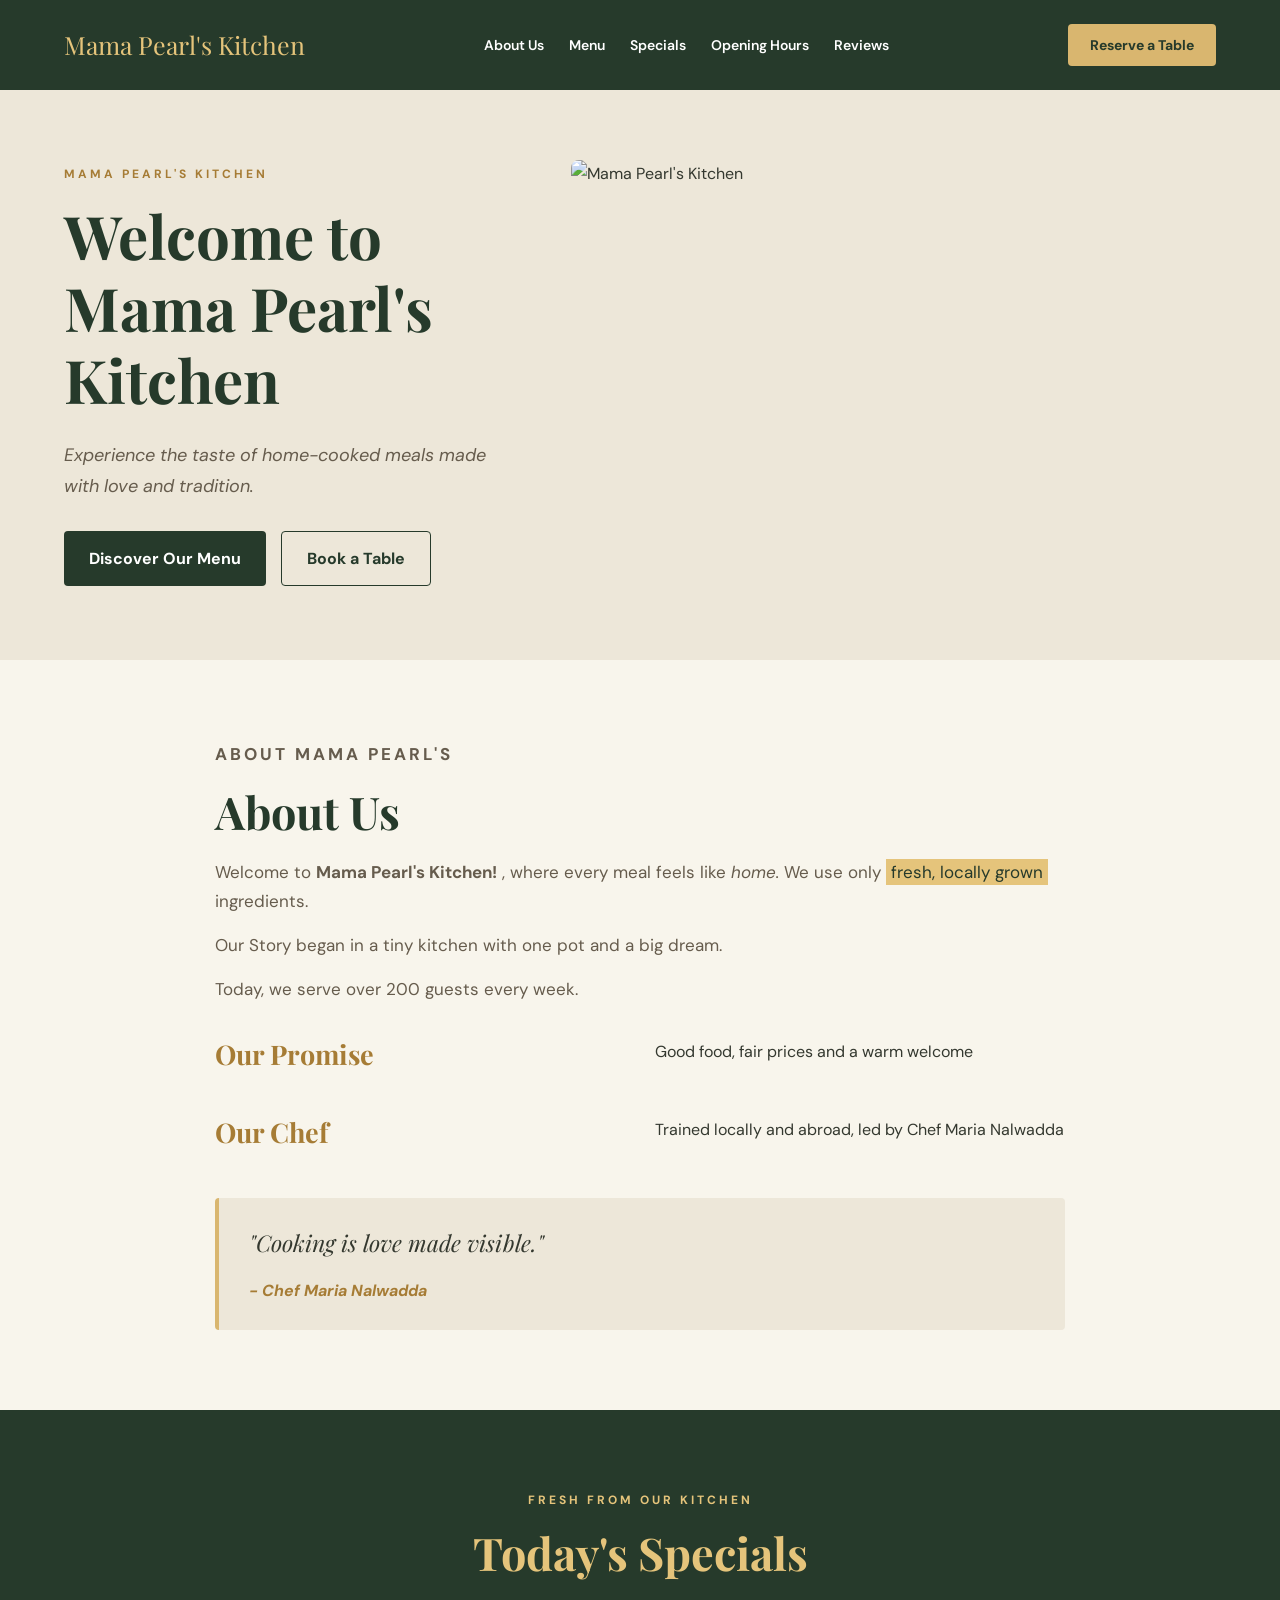
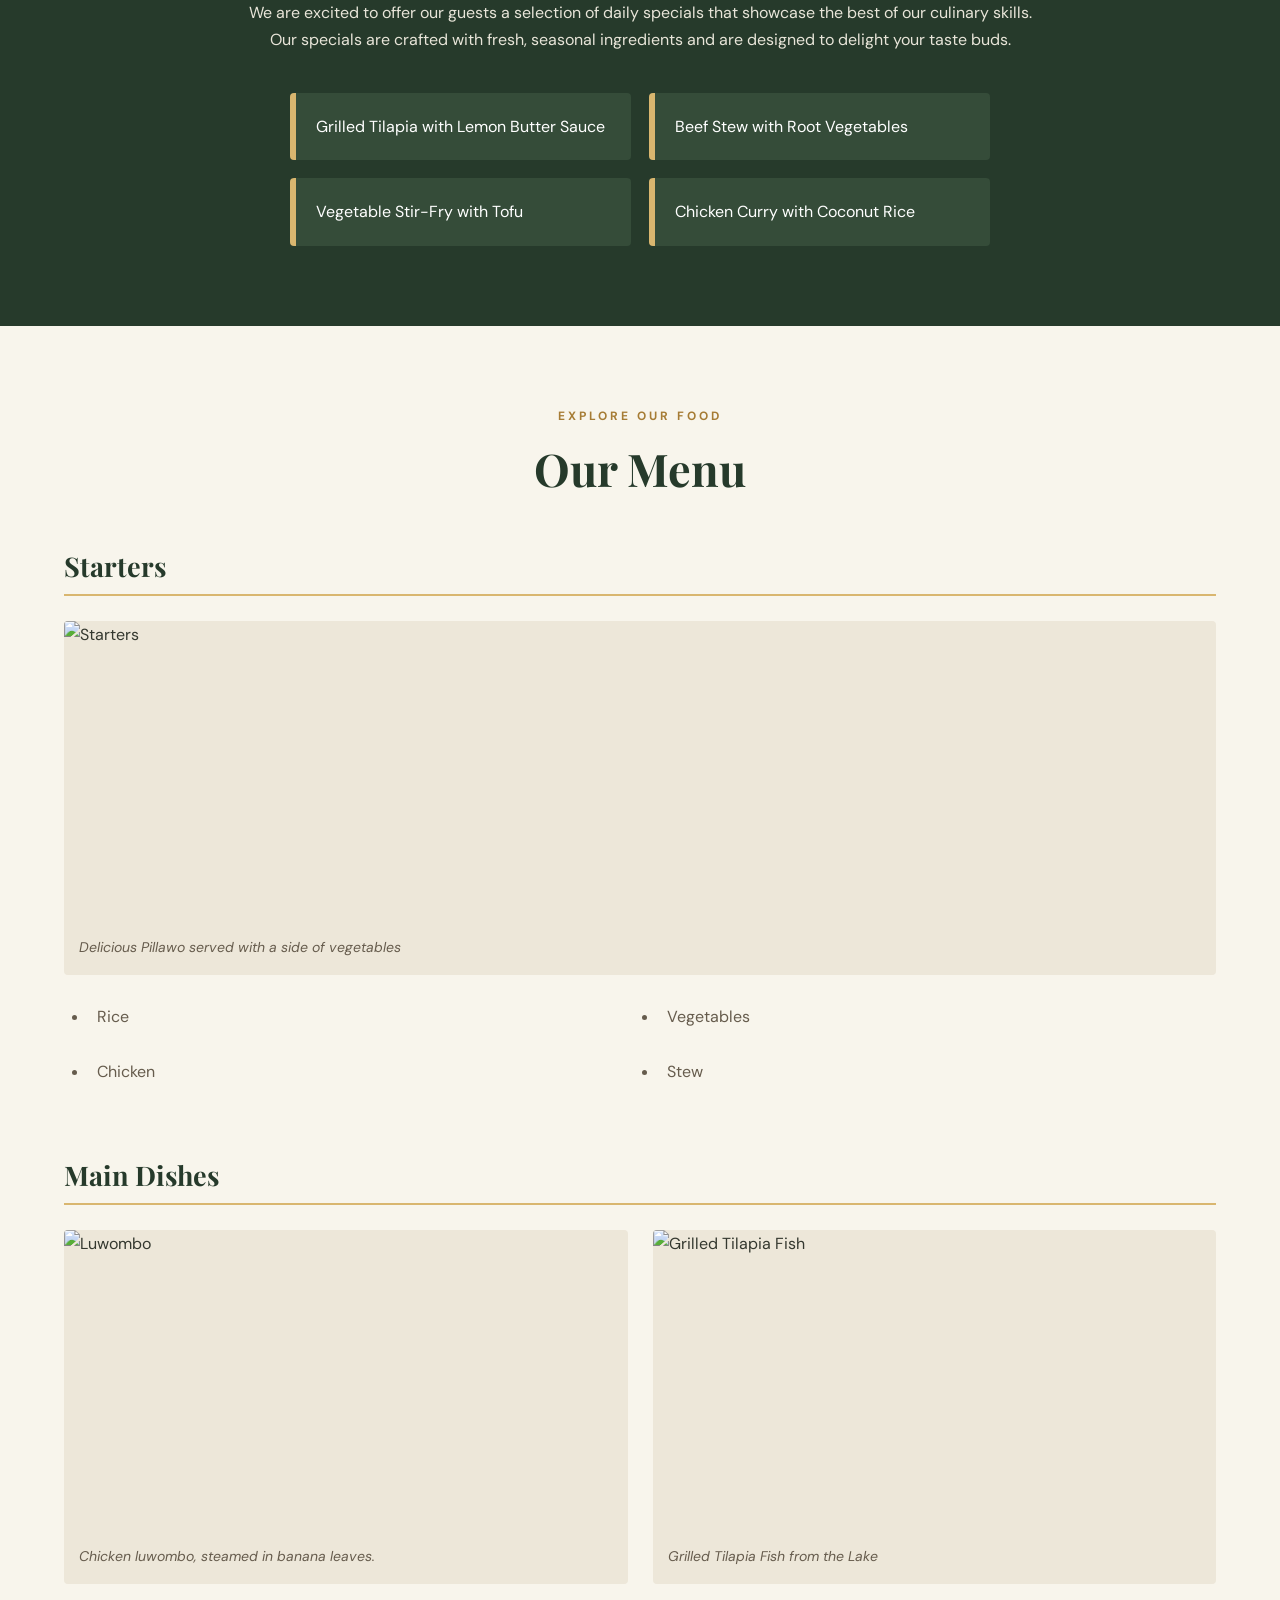
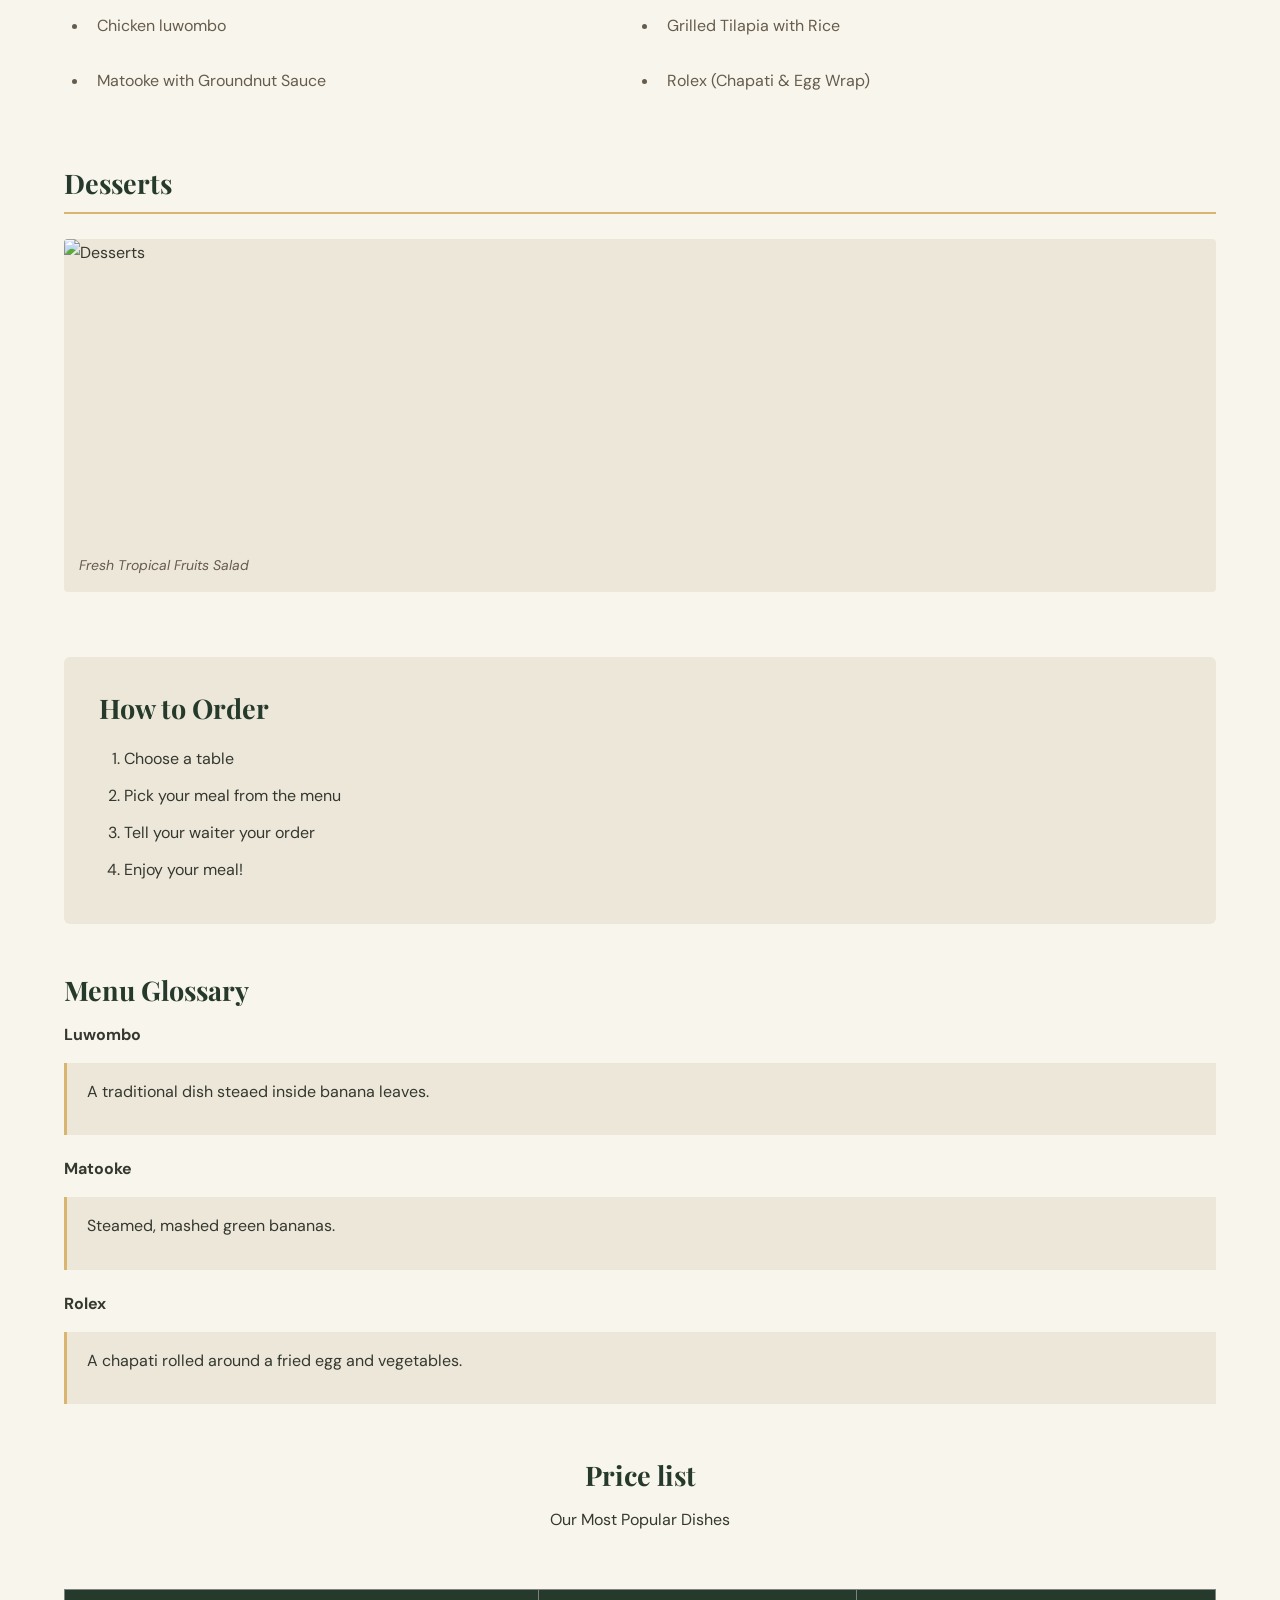
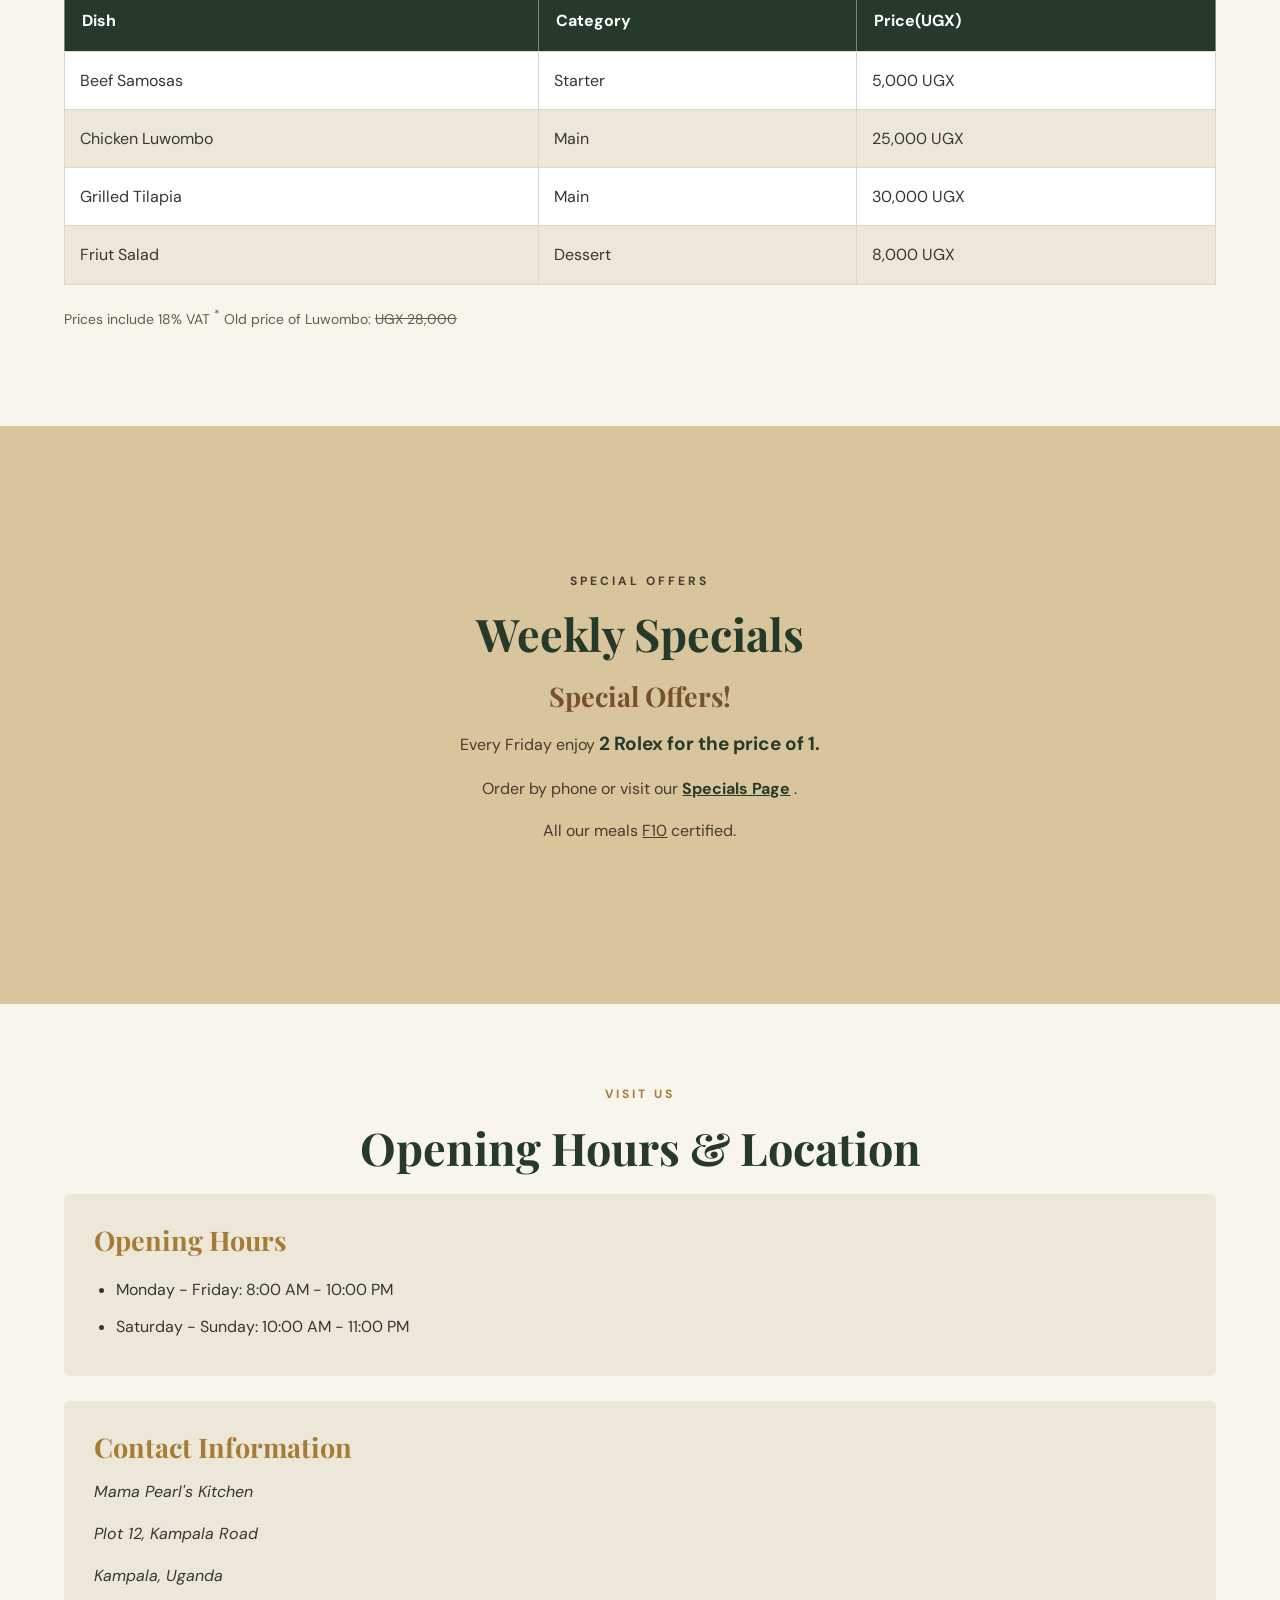
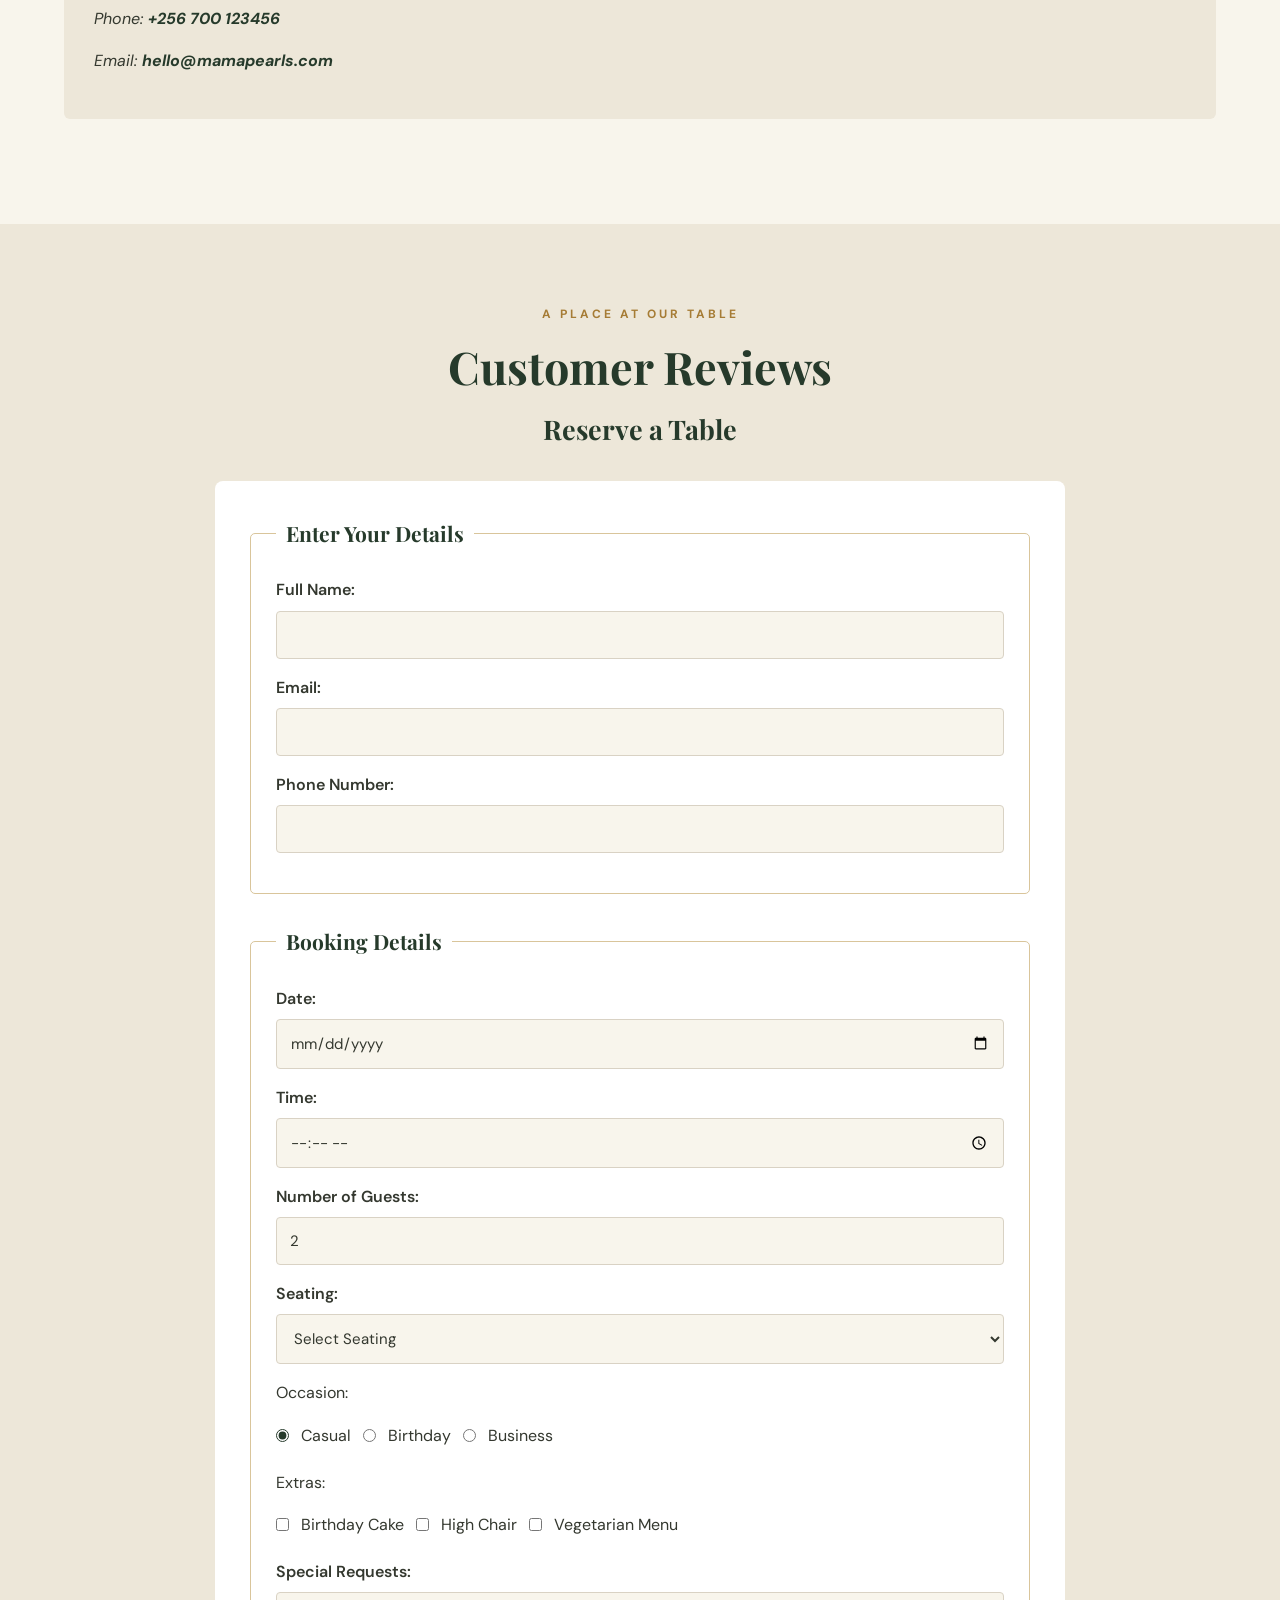
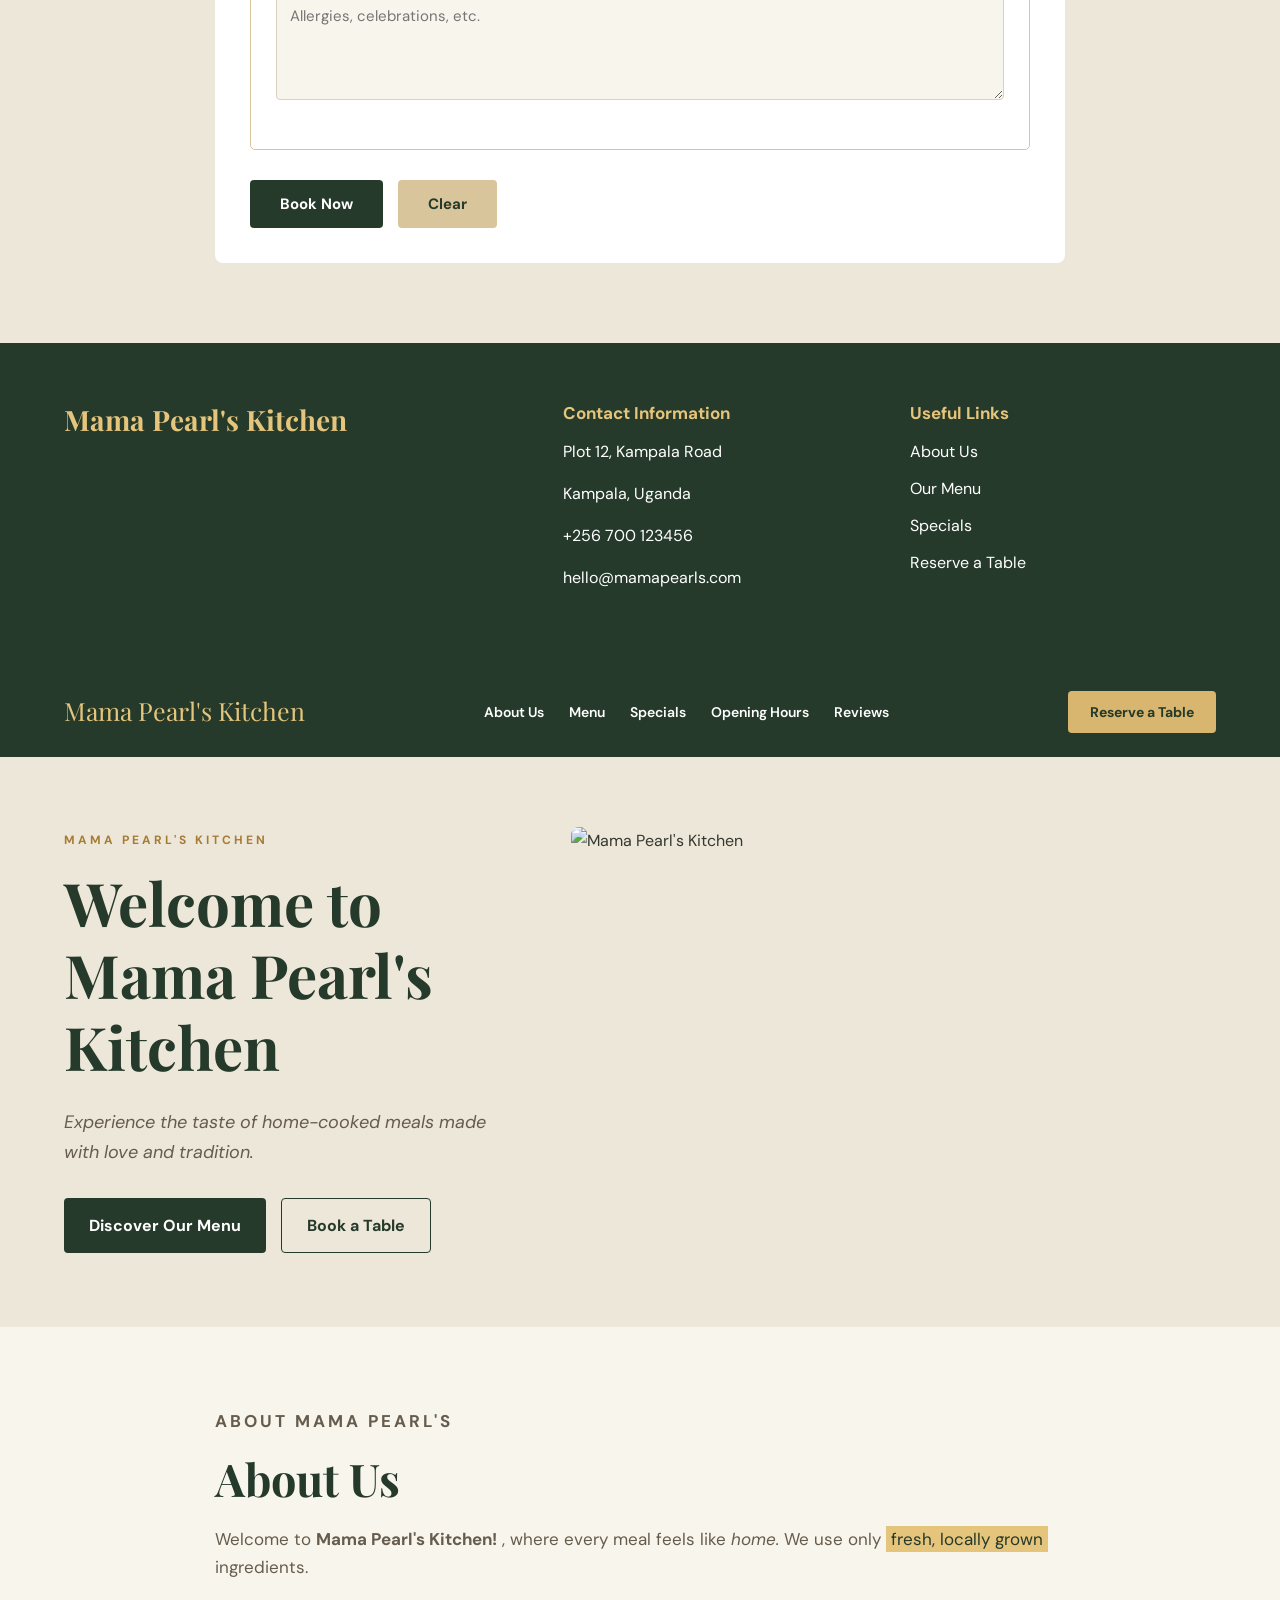
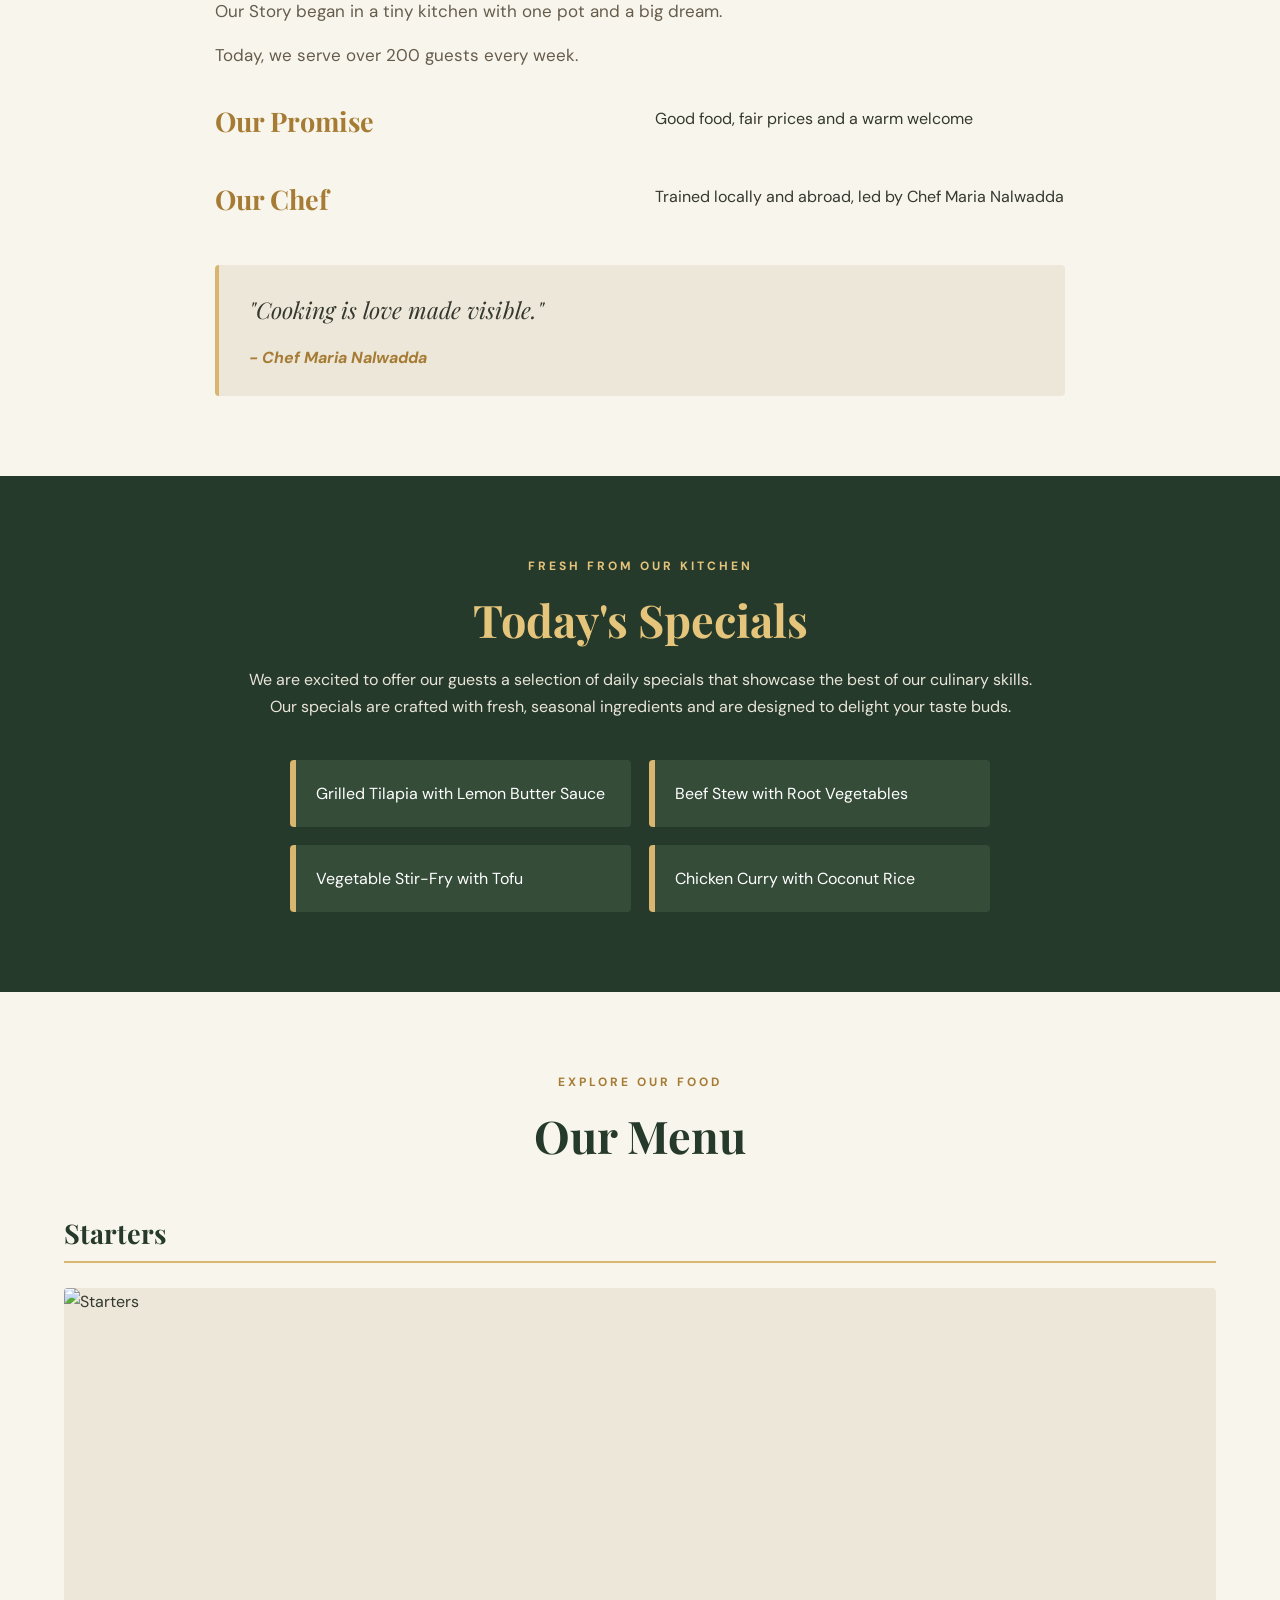
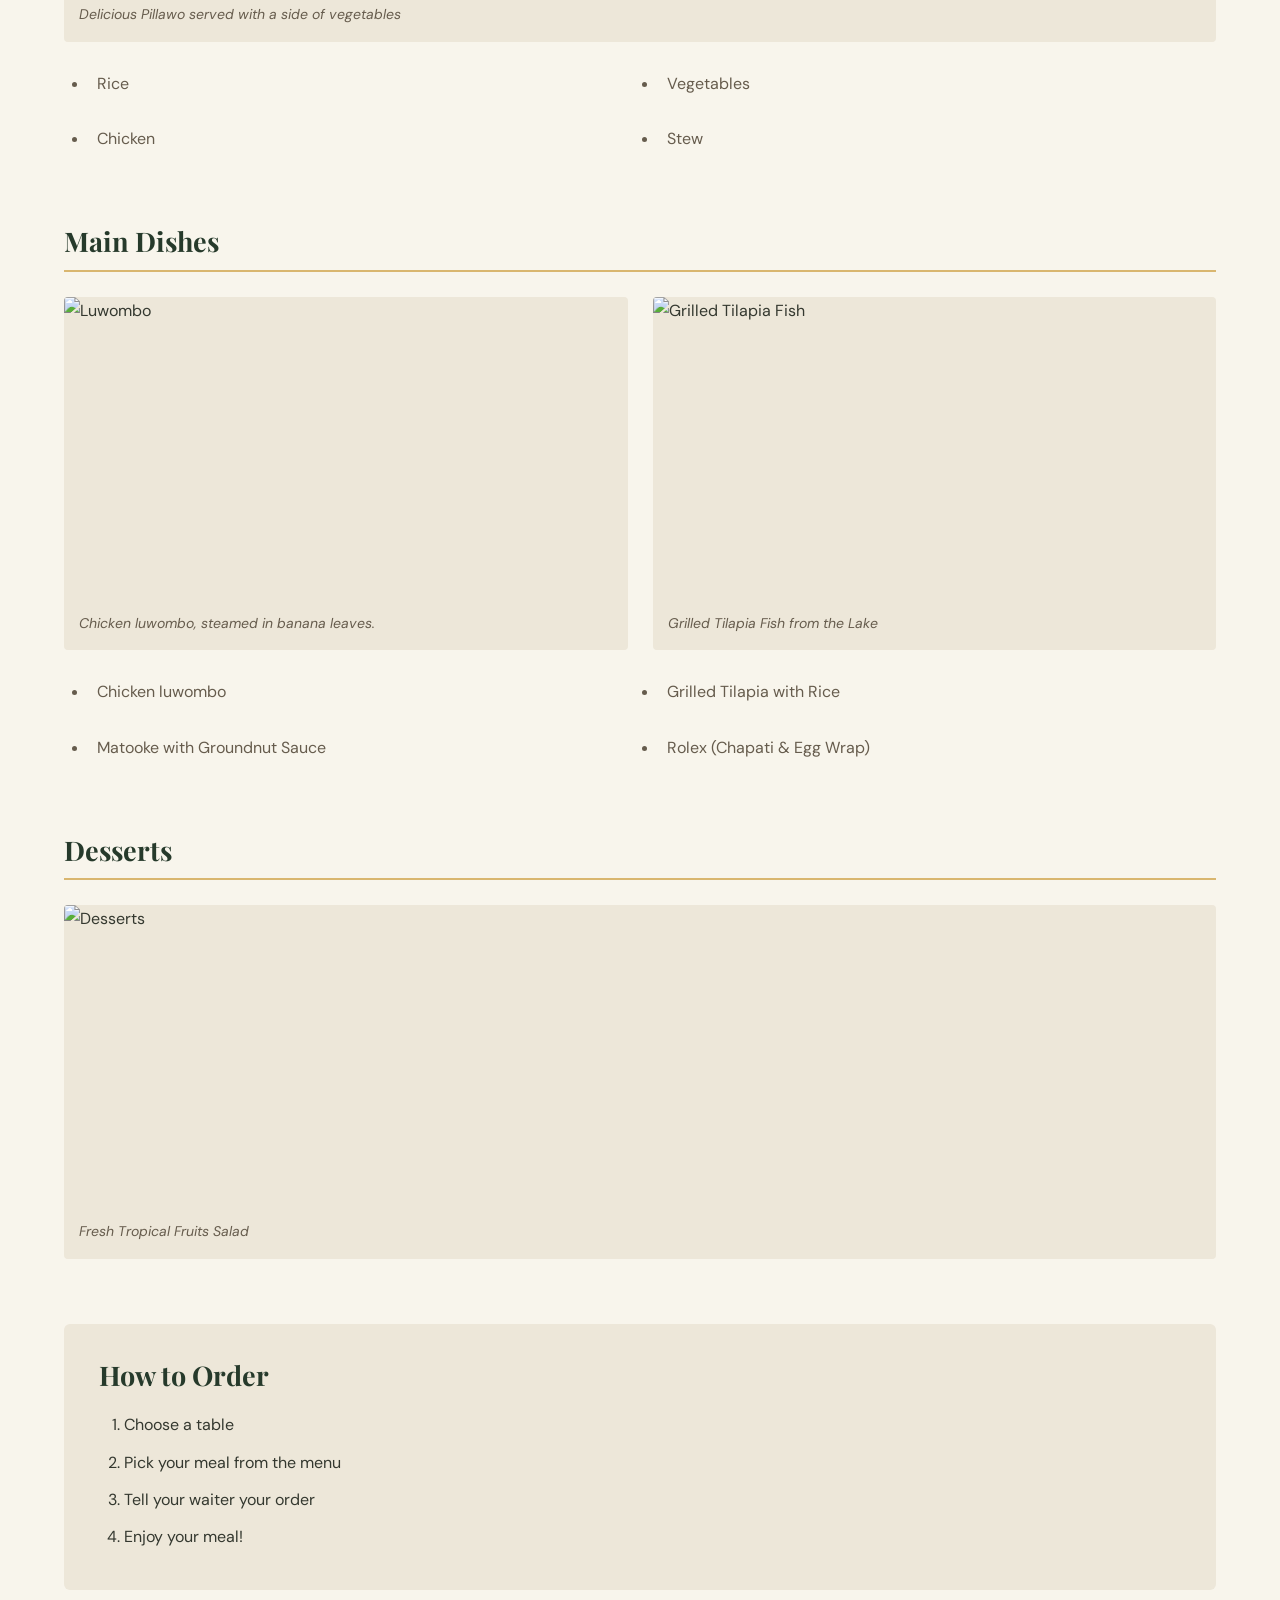
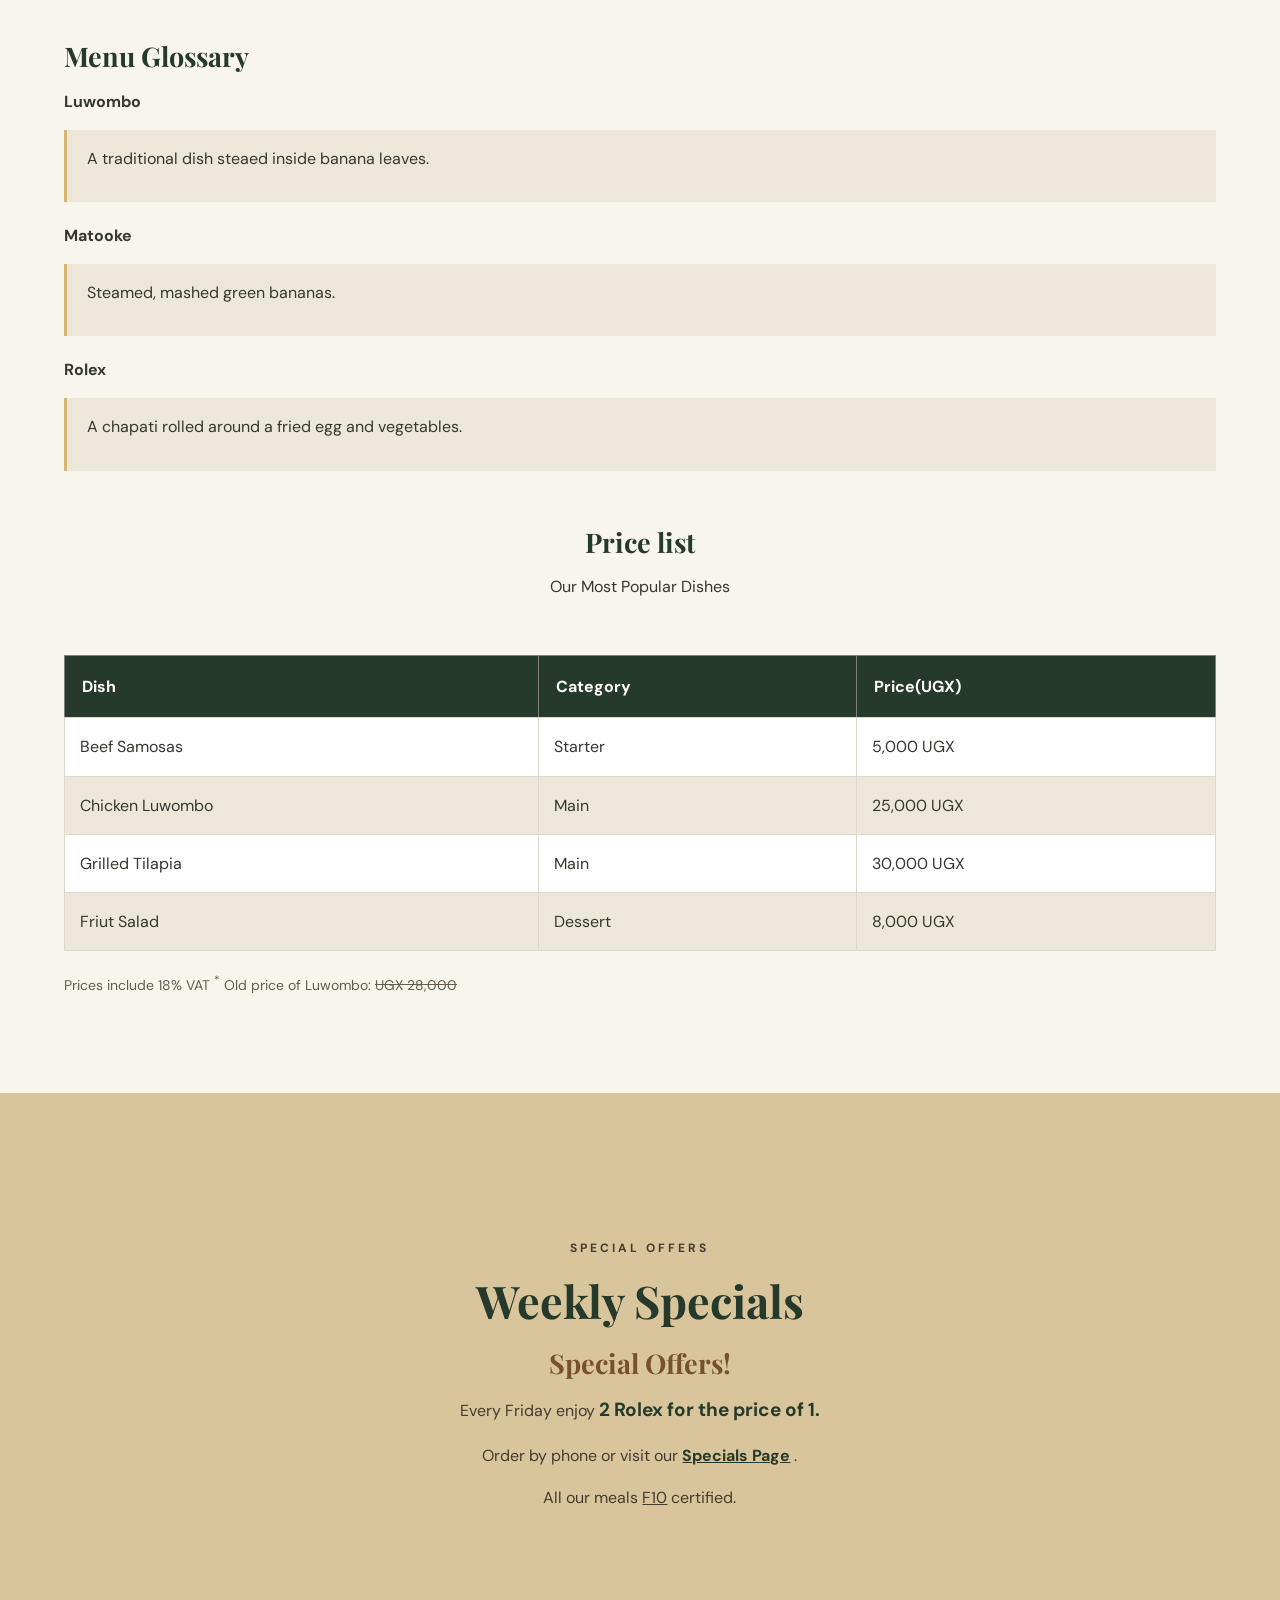
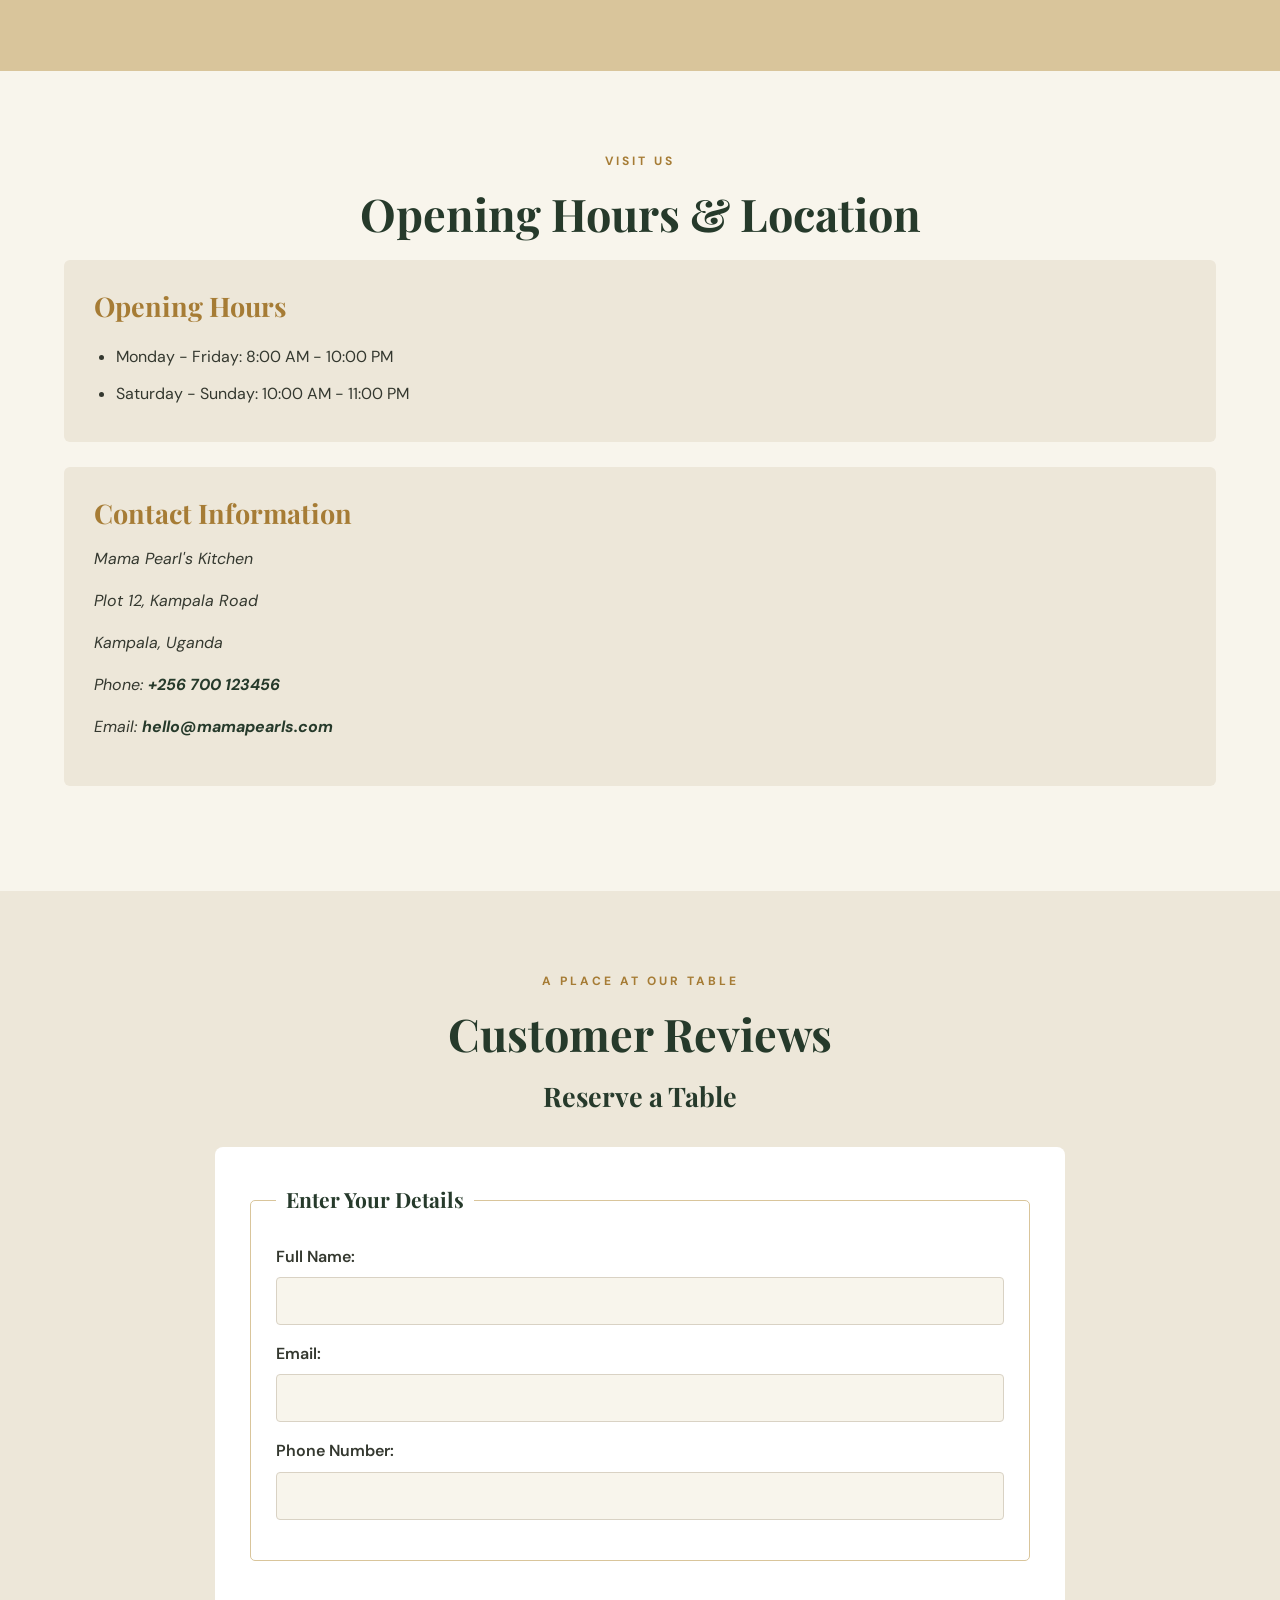
==== commit d8e72814: "Update index.html" ====
--- a/index.html
+++ b/index.html
@@ -1,1047 +1,1242 @@
-
 <!DOCTYPE html>
 <html lang="en">
-
-<head>
-
+  <head>
     <!-- BASIC PAGE SETTINGS -->
 
-    <meta charset="UTF-8">
-    <meta name="viewport" content="width=device-width, initial-scale=1.0">
+    <meta charset="UTF-8" />
+    <meta name="viewport" content="width=device-width, initial-scale=1.0" />
 
     <title>Mama Pearl's Kitchen</title>
 
     <!-- GOOGLE FONTS -->
 
-    <link rel="preconnect" href="https://fonts.googleapis.com">
-    <link rel="preconnect" href="https://fonts.gstatic.com" crossorigin>
-
-    <link href="https://fonts.googleapis.com/css2?family=DM+Sans:wght@400;500;600;700&family=Playfair+Display:wght@400;500;600;700&display=swap" rel="stylesheet">
-
-    <link rel="stylesheet" href="home.css">
-
-</head>
-
-
-<body>
-
-<!--header  -->
+    <link rel="preconnect" href="https://fonts.googleapis.com" />
+    <link rel="preconnect" href="https://fonts.gstatic.com" crossorigin="" />
+
+    <link
+      href="https://fonts.googleapis.com/css2?family=DM+Sans:wght@400;500;600;700&amp;family=Playfair+Display:wght@400;500;600;700&amp;display=swap"
+      rel="stylesheet"
+    />
+
+    <link rel="stylesheet" href="home.css" />
+  </head>
+
+  <body>
+    <!--header  -->
     <header class="site-header">
-
-        <div class="header-container">
-
-            <!-- RESTAURANT BRAND -->
-
-            <div class="logo">
-
-                <a href="#welcome">
-                    Mama Pearl's Kitchen
-                </a>
-
+      <div class="header-container">
+        <!-- RESTAURANT BRAND -->
+
+        <div class="logo">
+          <a href="#welcome">Mama Pearl's Kitchen</a>
+        </div>
+
+        <!-- NAVIGATION LINKS -->
+
+        <nav class="main-navigation">
+          <ul>
+            <li><a href="#AboutUs">About Us</a></li>
+
+            <li><a href="#Menu">Menu</a></li>
+
+            <li><a href="#Specials">Specials</a></li>
+
+            <li><a href="#OpeningHours">Opening Hours</a></li>
+
+            <li><a href="#Reviews">Reviews</a></li>
+          </ul>
+        </nav>
+
+        <!-- RESERVATION BUTTON -->
+
+        <div class="header-booking">
+          <a href="#ReserveaTable">Reserve a Table</a>
+        </div>
+      </div>
+    </header>
+
+    <!-- MAIN WEBSITE CONTENT -->
+
+    <main>
+      <!-- HERO / WELCOME SECTION -->
+
+      <section class="hero-section" id="welcome">
+        <div class="hero-content">
+          <p class="section-label">MAMA PEARL'S KITCHEN</p>
+
+          <h1>Welcome to Mama Pearl's Kitchen</h1>
+
+          <p class="hero-description">
+            <em>Experience the taste of home-cooked meals made with love and tradition.</em>
+          </p>
+
+          <div class="hero-buttons">
+            <a href="#Menu" class="primary-button">Discover Our Menu</a>
+
+            <a href="#ReserveaTable" class="secondary-button">Book a Table</a>
+          </div>
+        </div>
+
+        <!-- RESTAURANT IMAGE -->
+
+        <div class="hero-image">
+          <img src="images/Kitchen.jpg" alt="Mama Pearl's Kitchen" width="600" height="400" />
+        </div>
+      </section>
+
+      <!-- ABOUT US SECTION -->
+
+      <section class="about-section" id="AboutUs">
+        <div class="section-container">
+          <article class="about-content">
+            <p class="section-label">ABOUT MAMA PEARL'S</p>
+
+            <h2>About Us</h2>
+
+            <p>
+              Welcome to
+              <strong>Mama Pearl's Kitchen!</strong>
+              , where every meal feels like
+              <em>home.</em>
+              We use only
+              <mark>fresh, locally grown</mark>
+              ingredients.
+            </p>
+
+            <p>Our Story began in a tiny kitchen with one pot and a big dream.</p>
+
+            <p>Today, we serve over 200 guests every week.</p>
+
+            <!-- OUR PROMISE -->
+
+            <div class="about-details">
+              <h3>Our Promise</h3>
+
+              <p>Good food, fair prices and a warm welcome</p>
+
+              <!-- OUR CHEF -->
+
+              <h3>Our Chef</h3>
+
+              <p>Trained locally and abroad, led by Chef Maria Nalwadda</p>
             </div>
 
-
-            <!-- NAVIGATION LINKS -->
-
-            <nav class="main-navigation">
-
-                <ul>
-
-                    <li><a href="#AboutUs">About Us</a></li>
-
-                    <li><a href="#Menu">Menu</a></li>
-
-                    <li><a href="#Specials">Specials</a></li>
-
-                    <li><a href="#OpeningHours">Opening Hours</a></li>
-
-                    <li><a href="#Reviews">Reviews</a></li>
-
-                </ul>
-
-            </nav>
-
-
-            <!-- RESERVATION BUTTON -->
-
-            <div class="header-booking">
-
-                <a href="#ReserveaTable">
-                    Reserve a Table
-                </a>
-
+            <!-- CHEF'S QUOTE -->
+
+            <blockquote>
+              <p>"Cooking is love made visible."</p>
+
+              <footer>
+                <cite>- Chef Maria Nalwadda</cite>
+              </footer>
+            </blockquote>
+          </article>
+        </div>
+      </section>
+
+      <!-- TODAY'S SPECIALS SECTION -->
+
+      <section class="daily-specials-section" id="Specials">
+        <div class="section-container">
+          <div class="section-heading">
+            <p class="section-label">FRESH FROM OUR KITCHEN</p>
+
+            <h2>Today's Specials</h2>
+
+            <p>
+              We are excited to offer our guests a selection of daily specials that showcase the best of our culinary
+              skills. Our specials are crafted with fresh, seasonal ingredients and are designed to delight your taste
+              buds.
+            </p>
+          </div>
+
+          <!-- SPECIAL MEALS -->
+
+          <div class="specials-list">
+            <ul>
+              <li>Grilled Tilapia with Lemon Butter Sauce</li>
+
+              <li>Beef Stew with Root Vegetables</li>
+
+              <li>Vegetable Stir-Fry with Tofu</li>
+
+              <li>Chicken Curry with Coconut Rice</li>
+            </ul>
+          </div>
+        </div>
+      </section>
+
+      <!-- OUR MENU SECTION -->
+
+      <section class="menu-section" id="Menu">
+        <div class="section-container">
+          <!-- MENU INTRODUCTION -->
+
+          <div class="section-heading">
+            <p class="section-label">EXPLORE OUR FOOD</p>
+
+            <h2>Our Menu</h2>
+          </div>
+
+          <!-- STARTERS -->
+
+          <article class="menu-category">
+            <h3>Starters</h3>
+
+            <div class="menu-item">
+              <figure>
+                <img src="images/Samosa.jpeg" alt="Starters" width="400" height="300" />
+
+                <figcaption>Delicious Pillawo served with a side of vegetables</figcaption>
+              </figure>
             </div>
 
-        </div>
-
+            <ul class="menu-list">
+              <li>Rice</li>
+
+              <li>Vegetables</li>
+
+              <li>Chicken</li>
+
+              <li>Stew</li>
+            </ul>
+          </article>
+
+          <!-- MAIN DISHES -->
+
+          <article class="menu-category">
+            <h3>Main Dishes</h3>
+
+            <div class="menu-gallery">
+              <figure>
+                <img src="images/Luwombo.jpeg" alt="Luwombo" width="400" height="300" />
+
+                <figcaption>Chicken luwombo, steamed in banana leaves.</figcaption>
+              </figure>
+
+              <figure>
+                <img src="images/Fish.jpeg" alt="Grilled Tilapia Fish" width="300" height="400" />
+
+                <figcaption>Grilled Tilapia Fish from the Lake</figcaption>
+              </figure>
+            </div>
+
+            <ul class="menu-list">
+              <li>Chicken luwombo</li>
+
+              <li>Grilled Tilapia with Rice</li>
+
+              <li>Matooke with Groundnut Sauce</li>
+
+              <li>Rolex (Chapati &amp; Egg Wrap)</li>
+            </ul>
+          </article>
+
+          <!-- DESSERTS -->
+
+          <article class="menu-category">
+            <h3>Desserts</h3>
+
+            <figure>
+              <img src="images/salads.jpeg" alt="Desserts" width="300" height="400" />
+
+              <figcaption>Fresh Tropical Fruits Salad</figcaption>
+            </figure>
+          </article>
+
+          <!-- HOW TO ORDER -->
+
+          <article class="ordering-section">
+            <h3>How to Order</h3>
+
+            <ol>
+              <li>Choose a table</li>
+
+              <li>Pick your meal from the menu</li>
+
+              <li>Tell your waiter your order</li>
+
+              <li>Enjoy your meal!</li>
+            </ol>
+          </article>
+
+          <!-- MENU GLOSSARY -->
+
+          <article class="menu-glossary">
+            <h3>Menu Glossary</h3>
+
+            <p><strong>Luwombo</strong></p>
+
+            <blockquote>
+              <p>A traditional dish steaed inside banana leaves.</p>
+            </blockquote>
+
+            <p><strong>Matooke</strong></p>
+
+            <blockquote>
+              <p>Steamed, mashed green bananas.</p>
+            </blockquote>
+
+            <p><strong>Rolex</strong></p>
+
+            <blockquote>
+              <p>A chapati rolled around a fried egg and vegetables.</p>
+            </blockquote>
+          </article>
+
+          <!-- MENU PRICE LIST -->
+
+          <article class="price-section">
+            <div class="section-heading">
+              <h3>Price list</h3>
+
+              <p>Our Most Popular Dishes</p>
+            </div>
+
+            <div class="table-container">
+              <table border="1">
+                <thead>
+                  <tr>
+                    <th>Dish</th>
+
+                    <th>Category</th>
+
+                    <th>Price(UGX)</th>
+                  </tr>
+                </thead>
+
+                <tbody>
+                  <tr>
+                    <td>Beef Samosas</td>
+
+                    <td>Starter</td>
+
+                    <td>5,000 UGX</td>
+                  </tr>
+
+                  <tr>
+                    <td>Chicken Luwombo</td>
+
+                    <td>Main</td>
+
+                    <td>25,000 UGX</td>
+                  </tr>
+
+                  <tr>
+                    <td>Grilled Tilapia</td>
+
+                    <td>Main</td>
+
+                    <td>30,000 UGX</td>
+                  </tr>
+
+                  <tr>
+                    <td>Friut Salad</td>
+
+                    <td>Dessert</td>
+
+                    <td>8,000 UGX</td>
+                  </tr>
+                </tbody>
+              </table>
+            </div>
+
+            <p class="price-note">
+              Prices include 18% VAT
+              <sup>*</sup>
+              Old price of Luwombo:
+              <del>UGX 28,000</del>
+            </p>
+          </article>
+        </div>
+      </section>
+
+      <!-- WEEKLY SPECIALS SECTION -->
+
+      <section class="weekly-specials-section">
+        <div class="section-container">
+          <p class="section-label">SPECIAL OFFERS</p>
+
+          <h2>Weekly Specials</h2>
+
+          <h3>Special Offers!</h3>
+
+          <p>
+            Every Friday enjoy
+            <strong>2 Rolex for the price of 1.</strong>
+          </p>
+
+          <p>
+            Order by phone or visit our
+
+            <a href="specialspage.html" target="_blank" rel="noopener noreferrer">Specials Page</a>
+            .
+          </p>
+
+          <p>
+            All our meals
+            <u>F10</u>
+            certified.
+          </p>
+        </div>
+      </section>
+
+      <!-- OPENING HOURS AND LOCATION -->
+
+      <section class="location-section" id="OpeningHours">
+        <div class="section-container">
+          <p class="section-label">VISIT US</p>
+
+          <h2>Opening Hours &amp; Location</h2>
+
+          <!-- OPENING HOURS -->
+
+          <div class="opening-hours">
+            <h3>Opening Hours</h3>
+
+            <ul>
+              <li>Monday - Friday: 8:00 AM - 10:00 PM</li>
+
+              <li>Saturday - Sunday: 10:00 AM - 11:00 PM</li>
+            </ul>
+          </div>
+
+          <!-- CONTACT INFORMATION -->
+
+          <div class="contact-information">
+            <h3>Contact Information</h3>
+
+            <address>
+              <p><i>Mama Pearl's Kitchen</i></p>
+
+              <p><i>Plot 12, Kampala Road</i></p>
+
+              <p><i>Kampala, Uganda</i></p>
+
+              <p>
+                <i>
+                  Phone:
+
+                  <a href="tel:+256700123456">+256 700 123456</a>
+                </i>
+              </p>
+
+              <p>
+                <i>
+                  Email:
+
+                  <a href="mailto:hello@mamapearls.com">hello@mamapearls.com</a>
+                </i>
+              </p>
+            </address>
+          </div>
+        </div>
+      </section>
+
+      <!-- CUSTOMER REVIEWS AND RESERVATIONS -->
+
+      <section class="reservation-section" id="Reviews">
+        <div class="section-container">
+          <p class="section-label">A PLACE AT OUR TABLE</p>
+
+          <h2>Customer Reviews</h2>
+
+          <h3>Reserve a Table</h3>
+
+          <!-- RESERVATION FORM -->
+
+          <form class="reservation-form">
+            <!-- CUSTOMER DETAILS -->
+
+            <fieldset class="customer-details">
+              <legend>Enter Your Details</legend>
+
+              <p>
+                <label for="fullname">Full Name:</label>
+
+                <input type="text" id="fullname" name="fullname" required="" />
+              </p>
+
+              <p>
+                <label for="email">Email:</label>
+
+                <input type="email" id="email" name="email" required="" />
+              </p>
+
+              <p>
+                <label for="phone">Phone Number:</label>
+
+                <input type="tel" id="phone" name="phone" required="" />
+              </p>
+            </fieldset>
+
+            <!-- BOOKING DETAILS -->
+
+            <fieldset class="booking-details" id="ReserveaTable">
+              <legend>Booking Details</legend>
+
+              <p>
+                <label for="date">Date:</label>
+
+                <input type="date" id="date" name="date" />
+              </p>
+
+              <p>
+                <label for="time">Time:</label>
+
+                <input type="time" id="time" name="time" />
+              </p>
+
+              <p>
+                <label for="guests">Number of Guests:</label>
+
+                <input type="number" id="guests" name="guests" value="2" min="1" />
+              </p>
+
+              <!-- SEATING OPTIONS -->
+
+              <p>
+                <label for="seating">Seating:</label>
+
+                <select id="seating" name="seating">
+                  <option value="">Select Seating</option>
+
+                  <option>Indoor</option>
+
+                  <option>Outdoor</option>
+
+                  <option>Private Room</option>
+
+                  <option>Bar Area</option>
+
+                  <option>Rooftop</option>
+                </select>
+              </p>
+
+              <!-- OCCASION OPTIONS -->
+
+              <p>Occasion:</p>
+
+              <div class="form-options">
+                <input type="radio" id="casual" name="occasion" value="Casual" checked="" />
+
+                <label for="casual">Casual</label>
+
+                <input type="radio" id="birthday" name="occasion" value="Birthday" />
+
+                <label for="birthday">Birthday</label>
+
+                <input type="radio" id="business" name="occasion" value="Business" />
+
+                <label for="business">Business</label>
+              </div>
+
+              <!-- EXTRA SERVICES -->
+
+              <p>Extras:</p>
+
+              <div class="form-options">
+                <input type="checkbox" id="cake" name="extras" value="Birthday cake" />
+
+                <label for="cake">Birthday Cake</label>
+
+                <input type="checkbox" id="chair" name="extras" value="High chair" />
+
+                <label for="chair">High Chair</label>
+
+                <input type="checkbox" id="vegetarian" name="extras" value="Vegetarian menu" />
+
+                <label for="vegetarian">Vegetarian Menu</label>
+              </div>
+
+              <!-- SPECIAL REQUESTS -->
+
+              <p>
+                <label for="requests">Special Requests:</label>
+
+                <br />
+
+                <textarea
+                  id="requests"
+                  name="requests"
+                  rows="4"
+                  cols="32"
+                  placeholder="Allergies, celebrations, etc."
+                ></textarea>
+              </p>
+            </fieldset>
+
+            <!-- FORM BUTTONS -->
+
+            <div class="form-buttons">
+              <button type="submit">Book Now</button>
+
+              <button type="reset">Clear</button>
+            </div>
+          </form>
+        </div>
+      </section>
+    </main>
+
+    <!-- FOOTER SECTION -->
+
+    <footer class="site-footer">
+      <div class="footer-container">
+        <div class="footer-brand">
+          <h2>Mama Pearl's Kitchen</h2>
+        </div>
+
+        <div class="footer-contact">
+          <h3>Contact Information</h3>
+
+          <p>Plot 12, Kampala Road</p>
+
+          <p>Kampala, Uganda</p>
+
+          <p>
+            <a href="tel:+256700123456">+256 700 123456</a>
+          </p>
+
+          <p>
+            <a href="mailto:hello@mamapearls.com">hello@mamapearls.com</a>
+          </p>
+        </div>
+
+        <div class="footer-navigation">
+          <h3>Useful Links</h3>
+
+          <ul>
+            <li><a href="#AboutUs">About Us</a></li>
+
+            <li><a href="#Menu">Our Menu</a></li>
+
+            <li><a href="#Specials">Specials</a></li>
+
+            <li><a href="#ReserveaTable">Reserve a Table</a></li>
+          </ul>
+        </div>
+      </div>
+    </footer>
+  </body>
+</html>
+<!DOCTYPE html>
+<html lang="en">
+  <head>
+    <!-- BASIC PAGE SETTINGS -->
+
+    <meta charset="UTF-8" />
+    <meta name="viewport" content="width=device-width, initial-scale=1.0" />
+
+    <title>Mama Pearl's Kitchen</title>
+
+    <!-- GOOGLE FONTS -->
+
+    <link rel="preconnect" href="https://fonts.googleapis.com" />
+    <link rel="preconnect" href="https://fonts.gstatic.com" crossorigin="" />
+
+    <link
+      href="https://fonts.googleapis.com/css2?family=DM+Sans:wght@400;500;600;700&amp;family=Playfair+Display:wght@400;500;600;700&amp;display=swap"
+      rel="stylesheet"
+    />
+
+    <link rel="stylesheet" href="home.css" />
+  </head>
+
+  <body>
+    <!--header  -->
+    <header class="site-header">
+      <div class="header-container">
+        <!-- RESTAURANT BRAND -->
+
+        <div class="logo">
+          <a href="#welcome">Mama Pearl's Kitchen</a>
+        </div>
+
+        <!-- NAVIGATION LINKS -->
+
+        <nav class="main-navigation">
+          <ul>
+            <li><a href="#AboutUs">About Us</a></li>
+
+            <li><a href="#Menu">Menu</a></li>
+
+            <li><a href="#Specials">Specials</a></li>
+
+            <li><a href="#OpeningHours">Opening Hours</a></li>
+
+            <li><a href="#Reviews">Reviews</a></li>
+          </ul>
+        </nav>
+
+        <!-- RESERVATION BUTTON -->
+
+        <div class="header-booking">
+          <a href="#ReserveaTable">Reserve a Table</a>
+        </div>
+      </div>
     </header>
 
     <!-- MAIN WEBSITE CONTENT -->
-  
+
     <main>
-
-        <!-- HERO / WELCOME SECTION -->
-     
-
-        <section class="hero-section" id="welcome">
-
-            <div class="hero-content">
-
-                <p class="section-label">
-                    MAMA PEARL'S KITCHEN
-                </p>
-
-                <h1>
-                    Welcome to Mama Pearl's Kitchen
-                </h1>
-
-                <p class="hero-description">
-
-                    <em>
-                        Experience the taste of home-cooked meals made with love and tradition.
-                    </em>
-
-                </p>
-
-                <div class="hero-buttons">
-
-                    <a href="#Menu" class="primary-button">
-                        Discover Our Menu
-                    </a>
-
-                    <a href="#ReserveaTable" class="secondary-button">
-                        Book a Table
-                    </a>
-
-                </div>
-
+      <!-- HERO / WELCOME SECTION -->
+
+      <section class="hero-section" id="welcome">
+        <div class="hero-content">
+          <p class="section-label">MAMA PEARL'S KITCHEN</p>
+
+          <h1>Welcome to Mama Pearl's Kitchen</h1>
+
+          <p class="hero-description">
+            <em>Experience the taste of home-cooked meals made with love and tradition.</em>
+          </p>
+
+          <div class="hero-buttons">
+            <a href="#Menu" class="primary-button">Discover Our Menu</a>
+
+            <a href="#ReserveaTable" class="secondary-button">Book a Table</a>
+          </div>
+        </div>
+
+        <!-- RESTAURANT IMAGE -->
+
+        <div class="hero-image">
+          <img src="Images/Kitchen.jpg" alt="Mama Pearl's Kitchen" width="600" height="400" />
+        </div>
+      </section>
+
+      <!-- ABOUT US SECTION -->
+
+      <section class="about-section" id="AboutUs">
+        <div class="section-container">
+          <article class="about-content">
+            <p class="section-label">ABOUT MAMA PEARL'S</p>
+
+            <h2>About Us</h2>
+
+            <p>
+              Welcome to
+              <strong>Mama Pearl's Kitchen!</strong>
+              , where every meal feels like
+              <em>home.</em>
+              We use only
+              <mark>fresh, locally grown</mark>
+              ingredients.
+            </p>
+
+            <p>Our Story began in a tiny kitchen with one pot and a big dream.</p>
+
+            <p>Today, we serve over 200 guests every week.</p>
+
+            <!-- OUR PROMISE -->
+
+            <div class="about-details">
+              <h3>Our Promise</h3>
+
+              <p>Good food, fair prices and a warm welcome</p>
+
+              <!-- OUR CHEF -->
+
+              <h3>Our Chef</h3>
+
+              <p>Trained locally and abroad, led by Chef Maria Nalwadda</p>
             </div>
 
-
-            <!-- RESTAURANT IMAGE -->
-
-            <div class="hero-image">
-
-                <img
-                    src="images/Kitchen.jpg"
-                    alt="Mama Pearl's Kitchen"
-                    width="600"
-                    height="400"
-                >
-
+            <!-- CHEF'S QUOTE -->
+
+            <blockquote>
+              <p>"Cooking is love made visible."</p>
+
+              <footer>
+                <cite>- Chef Maria Nalwadda</cite>
+              </footer>
+            </blockquote>
+          </article>
+        </div>
+      </section>
+
+      <!-- TODAY'S SPECIALS SECTION -->
+
+      <section class="daily-specials-section" id="Specials">
+        <div class="section-container">
+          <div class="section-heading">
+            <p class="section-label">FRESH FROM OUR KITCHEN</p>
+
+            <h2>Today's Specials</h2>
+
+            <p>
+              We are excited to offer our guests a selection of daily specials that showcase the best of our culinary
+              skills. Our specials are crafted with fresh, seasonal ingredients and are designed to delight your taste
+              buds.
+            </p>
+          </div>
+
+          <!-- SPECIAL MEALS -->
+
+          <div class="specials-list">
+            <ul>
+              <li>Grilled Tilapia with Lemon Butter Sauce</li>
+
+              <li>Beef Stew with Root Vegetables</li>
+
+              <li>Vegetable Stir-Fry with Tofu</li>
+
+              <li>Chicken Curry with Coconut Rice</li>
+            </ul>
+          </div>
+        </div>
+      </section>
+
+      <!-- OUR MENU SECTION -->
+
+      <section class="menu-section" id="Menu">
+        <div class="section-container">
+          <!-- MENU INTRODUCTION -->
+
+          <div class="section-heading">
+            <p class="section-label">EXPLORE OUR FOOD</p>
+
+            <h2>Our Menu</h2>
+          </div>
+
+          <!-- STARTERS -->
+
+          <article class="menu-category">
+            <h3>Starters</h3>
+
+            <div class="menu-item">
+              <figure>
+                <img src="Images/Samosa.jpeg" alt="Starters" width="400" height="300" />
+
+                <figcaption>Delicious Pillawo served with a side of vegetables</figcaption>
+              </figure>
             </div>
 
-        </section>
-
-        <!-- ABOUT US SECTION -->
-  
-        <section class="about-section" id="AboutUs">
-
-            <div class="section-container">
-
-                <article class="about-content">
-
-                    <p class="section-label">
-                        ABOUT MAMA PEARL'S
-                    </p>
-
-                    <h2>About Us</h2>
-
-                    <p>
-                        Welcome to <strong>Mama Pearl's Kitchen!</strong>,
-                        where every meal feels like <em>home.</em>
-                        We use only <mark>fresh, locally grown</mark>
-                        ingredients.
-                    </p>
-
-                    <p>
-                        Our Story began in a tiny kitchen with one pot
-                        and a big dream.
-                    </p>
-
-                    <p>
-                        Today, we serve over 200 guests every week.
-                    </p>
-
-
-                    <!-- OUR PROMISE -->
-
-                    <div class="about-details">
-
-                        <h3>Our Promise</h3>
-
-                        <p>
-                            Good food, fair prices and a warm welcome
-                        </p>
-
-
-                        <!-- OUR CHEF -->
-
-                        <h3>Our Chef</h3>
-
-                        <p>
-                            Trained locally and abroad, led by Chef Maria Nalwadda
-                        </p>
-
-                    </div>
-
-
-                    <!-- CHEF'S QUOTE -->
-
-                    <blockquote>
-
-                        <p>
-                            "Cooking is love made visible."
-                        </p>
-
-                        <footer>
-                            <cite>- Chef Maria Nalwadda</cite>
-                        </footer>
-
-                    </blockquote>
-
-                </article>
-
+            <ul class="menu-list">
+              <li>Rice</li>
+
+              <li>Vegetables</li>
+
+              <li>Chicken</li>
+
+              <li>Stew</li>
+            </ul>
+          </article>
+
+          <!-- MAIN DISHES -->
+
+          <article class="menu-category">
+            <h3>Main Dishes</h3>
+
+            <div class="menu-gallery">
+              <figure>
+                <img src="Images/Luwombo.jpeg" alt="Luwombo" width="400" height="300" />
+
+                <figcaption>Chicken luwombo, steamed in banana leaves.</figcaption>
+              </figure>
+
+              <figure>
+                <img src="Images/Fish.jpg" alt="Grilled Tilapia Fish" width="300" height="400" />
+
+                <figcaption>Grilled Tilapia Fish from the Lake</figcaption>
+              </figure>
             </div>
 
-        </section>
-
-        <!-- TODAY'S SPECIALS SECTION -->
-
-        <section class="daily-specials-section" id="Specials">
-
-            <div class="section-container">
-
-                <div class="section-heading">
-
-                    <p class="section-label">
-                        FRESH FROM OUR KITCHEN
-                    </p>
-
-                    <h2>Today's Specials</h2>
-
-                    <p>
-
-                        We are excited to offer our guests a selection
-                        of daily specials that showcase the best of our
-                        culinary skills. Our specials are crafted with
-                        fresh, seasonal ingredients and are designed
-                        to delight your taste buds.
-
-                    </p>
-
-                </div>
-
-                <!-- SPECIAL MEALS -->
-
-                <div class="specials-list">
-
-                    <ul>
-
-                        <li>
-                            Grilled Tilapia with Lemon Butter Sauce
-                        </li>
-
-                        <li>
-                            Beef Stew with Root Vegetables
-                        </li>
-
-                        <li>
-                            Vegetable Stir-Fry with Tofu
-                        </li>
-
-                        <li>
-                            Chicken Curry with Coconut Rice
-                        </li>
-
-                    </ul>
-
-                </div>
-
+            <ul class="menu-list">
+              <li>Chicken luwombo</li>
+
+              <li>Grilled Tilapia with Rice</li>
+
+              <li>Matooke with Groundnut Sauce</li>
+
+              <li>Rolex (Chapati &amp; Egg Wrap)</li>
+            </ul>
+          </article>
+
+          <!-- DESSERTS -->
+
+          <article class="menu-category">
+            <h3>Desserts</h3>
+
+            <figure>
+              <img src="Images/salads.jpeg" alt="Desserts" width="300" height="400" />
+
+              <figcaption>Fresh Tropical Fruits Salad</figcaption>
+            </figure>
+          </article>
+
+          <!-- HOW TO ORDER -->
+
+          <article class="ordering-section">
+            <h3>How to Order</h3>
+
+            <ol>
+              <li>Choose a table</li>
+
+              <li>Pick your meal from the menu</li>
+
+              <li>Tell your waiter your order</li>
+
+              <li>Enjoy your meal!</li>
+            </ol>
+          </article>
+
+          <!-- MENU GLOSSARY -->
+
+          <article class="menu-glossary">
+            <h3>Menu Glossary</h3>
+
+            <p><strong>Luwombo</strong></p>
+
+            <blockquote>
+              <p>A traditional dish steaed inside banana leaves.</p>
+            </blockquote>
+
+            <p><strong>Matooke</strong></p>
+
+            <blockquote>
+              <p>Steamed, mashed green bananas.</p>
+            </blockquote>
+
+            <p><strong>Rolex</strong></p>
+
+            <blockquote>
+              <p>A chapati rolled around a fried egg and vegetables.</p>
+            </blockquote>
+          </article>
+
+          <!-- MENU PRICE LIST -->
+
+          <article class="price-section">
+            <div class="section-heading">
+              <h3>Price list</h3>
+
+              <p>Our Most Popular Dishes</p>
             </div>
 
-        </section>
-
-        <!-- OUR MENU SECTION -->
-    
-
-        <section class="menu-section" id="Menu">
-
-            <div class="section-container">
-
-
-                <!-- MENU INTRODUCTION -->
-
-                <div class="section-heading">
-
-                    <p class="section-label">
-                        EXPLORE OUR FOOD
-                    </p>
-
-                    <h2>Our Menu</h2>
-
-                </div>
-
-                <!-- STARTERS -->
-
-                <article class="menu-category">
-
-                    <h3>Starters</h3>
-
-                    <div class="menu-item">
-
-                        <figure>
-
-                            <img
-                                src="images/Samosa.jpeg"
-                                alt="Starters"
-                                width="400"
-                                height="300"
-                            >
-
-                            <figcaption>
-                                Delicious Pillawo served with a side of vegetables
-                            </figcaption>
-
-                        </figure>
-
-                    </div>
-
-
-                    <ul class="menu-list">
-
-                        <li>Rice</li>
-
-                        <li>Vegetables</li>
-
-                        <li>Chicken</li>
-
-                        <li>Stew</li>
-
-                    </ul>
-
-                </article>
-
-                <!-- MAIN DISHES -->
-
-                <article class="menu-category">
-
-                    <h3>Main Dishes</h3>
-
-                    <div class="menu-gallery">
-
-                        <figure>
-
-                            <img
-                                src="images/Luwombo.jpeg"
-                                alt="Luwombo"
-                                width="400"
-                                height="300"
-                            >
-
-                            <figcaption>
-                                Chicken luwombo, steamed in banana leaves.
-                            </figcaption>
-
-                        </figure>
-
-
-                        <figure>
-
-                            <img
-                                src="images/Fish.jpeg"
-                                alt="Grilled Tilapia Fish"
-                                width="300"
-                                height="400"
-                            >
-
-                            <figcaption>
-                                Grilled Tilapia Fish from the Lake
-                            </figcaption>
-
-                        </figure>
-
-                    </div>
-
-
-                    <ul class="menu-list">
-
-                        <li>Chicken luwombo</li>
-
-                        <li>Grilled Tilapia with Rice</li>
-
-                        <li>Matooke with Groundnut Sauce</li>
-
-                        <li>Rolex (Chapati & Egg Wrap)</li>
-
-                    </ul>
-
-                </article>
-
-
-
-                <!-- DESSERTS -->
-
-                <article class="menu-category">
-
-                    <h3>Desserts</h3>
-
-                    <figure>
-
-                        <img
-                            src="images/salads.jpeg"
-                            alt="Desserts"
-                            width="300"
-                            height="400"
-                        >
-
-                        <figcaption>
-                            Fresh Tropical Fruits Salad
-                        </figcaption>
-
-                    </figure>
-
-                </article>
-
-                <!-- HOW TO ORDER -->
-
-                <article class="ordering-section">
-
-                    <h3>How to Order</h3>
-
-                    <ol>
-
-                        <li>Choose a table</li>
-
-                        <li>Pick your meal from the menu</li>
-
-                        <li>Tell your waiter your order</li>
-
-                        <li>Enjoy your meal!</li>
-
-                    </ol>
-
-                </article>
-
-
-
-                <!-- MENU GLOSSARY -->
-
-                <article class="menu-glossary">
-
-                    <h3>Menu Glossary</h3>
-
-                    <p><strong>Luwombo</strong></p>
-
-                    <blockquote>
-
-                        <p>
-                            A traditional dish steaed inside banana leaves.
-                        </p>
-
-                    </blockquote>
-
-
-                    <p><strong>Matooke</strong></p>
-
-                    <blockquote>
-
-                        <p>
-                            Steamed, mashed green bananas.
-                        </p>
-
-                    </blockquote>
-
-                    <p><strong>Rolex</strong></p>
-
-                    <blockquote>
-
-                        <p>
-                            A chapati rolled around a fried egg and vegetables.
-                        </p>
-
-                    </blockquote>
-
-                </article>
-
-                <!-- MENU PRICE LIST -->
-
-                <article class="price-section">
-
-                    <div class="section-heading">
-
-                        <h3>Price list</h3>
-
-                        <p>Our Most Popular Dishes</p>
-
-                    </div>
-
-                    <div class="table-container">
-
-                        <table border="1">
-
-                            <thead>
-
-                                <tr>
-
-                                    <th>Dish</th>
-
-                                    <th>Category</th>
-
-                                    <th>Price(UGX)</th>
-
-                                </tr>
-
-                            </thead>
-
-
-                            <tbody>
-
-                                <tr>
-
-                                    <td>Beef Samosas</td>
-
-                                    <td>Starter</td>
-
-                                    <td>5,000 UGX</td>
-
-                                </tr>
-
-
-                                <tr>
-
-                                    <td>Chicken Luwombo</td>
-
-                                    <td>Main</td>
-
-                                    <td>25,000 UGX</td>
-
-                                </tr>
-
-
-                                <tr>
-
-                                    <td>Grilled Tilapia</td>
-
-                                    <td>Main</td>
-
-                                    <td>30,000 UGX</td>
-
-                                </tr>
-
-
-                                <tr>
-
-                                    <td>Friut Salad</td>
-
-                                    <td>Dessert</td>
-
-                                    <td>8,000 UGX</td>
-
-                                </tr>
-
-                            </tbody>
-
-                        </table>
-
-                    </div>
-
-
-                    <p class="price-note">
-
-                        Prices include 18% VAT<sup>*</sup>
-                        Old price of Luwombo:
-                        <del>UGX 28,000</del>
-
-                    </p>
-
-                </article>
-
+            <div class="table-container">
+              <table border="1">
+                <thead>
+                  <tr>
+                    <th>Dish</th>
+
+                    <th>Category</th>
+
+                    <th>Price(UGX)</th>
+                  </tr>
+                </thead>
+
+                <tbody>
+                  <tr>
+                    <td>Beef Samosas</td>
+
+                    <td>Starter</td>
+
+                    <td>5,000 UGX</td>
+                  </tr>
+
+                  <tr>
+                    <td>Chicken Luwombo</td>
+
+                    <td>Main</td>
+
+                    <td>25,000 UGX</td>
+                  </tr>
+
+                  <tr>
+                    <td>Grilled Tilapia</td>
+
+                    <td>Main</td>
+
+                    <td>30,000 UGX</td>
+                  </tr>
+
+                  <tr>
+                    <td>Friut Salad</td>
+
+                    <td>Dessert</td>
+
+                    <td>8,000 UGX</td>
+                  </tr>
+                </tbody>
+              </table>
             </div>
 
-        </section>
-
-        <!-- WEEKLY SPECIALS SECTION -->
-
-        <section class="weekly-specials-section">
-
-            <div class="section-container">
-
-                <p class="section-label">
-                    SPECIAL OFFERS
-                </p>
-
-                <h2>Weekly Specials</h2>
-
-                <h3>Special Offers!</h3>
-
-                <p>
-                    Every Friday enjoy
-                    <strong>2 Rolex for the price of 1.</strong>
-                </p>
-
-                <p>
-
-                    Order by phone or visit our
-
-                    <a
-                        href="specialspage.html"
-                        target="_blank"
-                        rel="noopener noreferrer"
-                    >
-                        Specials Page
-                    </a>.
-
-                </p>
-
-                <p>
-                    All our meals <u>F10</u> certified.
-                </p>
-
+            <p class="price-note">
+              Prices include 18% VAT
+              <sup>*</sup>
+              Old price of Luwombo:
+              <del>UGX 28,000</del>
+            </p>
+          </article>
+        </div>
+      </section>
+
+      <!-- WEEKLY SPECIALS SECTION -->
+
+      <section class="weekly-specials-section">
+        <div class="section-container">
+          <p class="section-label">SPECIAL OFFERS</p>
+
+          <h2>Weekly Specials</h2>
+
+          <h3>Special Offers!</h3>
+
+          <p>
+            Every Friday enjoy
+            <strong>2 Rolex for the price of 1.</strong>
+          </p>
+
+          <p>
+            Order by phone or visit our
+
+            <a href="specialspage.html" target="_blank" rel="noopener noreferrer">Specials Page</a>
+            .
+          </p>
+
+          <p>
+            All our meals
+            <u>F10</u>
+            certified.
+          </p>
+        </div>
+      </section>
+
+      <!-- OPENING HOURS AND LOCATION -->
+
+      <section class="location-section" id="OpeningHours">
+        <div class="section-container">
+          <p class="section-label">VISIT US</p>
+
+          <h2>Opening Hours &amp; Location</h2>
+
+          <!-- OPENING HOURS -->
+
+          <div class="opening-hours">
+            <h3>Opening Hours</h3>
+
+            <ul>
+              <li>Monday - Friday: 8:00 AM - 10:00 PM</li>
+
+              <li>Saturday - Sunday: 10:00 AM - 11:00 PM</li>
+            </ul>
+          </div>
+
+          <!-- CONTACT INFORMATION -->
+
+          <div class="contact-information">
+            <h3>Contact Information</h3>
+
+            <address>
+              <p><i>Mama Pearl's Kitchen</i></p>
+
+              <p><i>Plot 12, Kampala Road</i></p>
+
+              <p><i>Kampala, Uganda</i></p>
+
+              <p>
+                <i>
+                  Phone:
+
+                  <a href="tel:+256700123456">+256 700 123456</a>
+                </i>
+              </p>
+
+              <p>
+                <i>
+                  Email:
+
+                  <a href="mailto:hello@mamapearls.com">hello@mamapearls.com</a>
+                </i>
+              </p>
+            </address>
+          </div>
+        </div>
+      </section>
+
+      <!-- CUSTOMER REVIEWS AND RESERVATIONS -->
+
+      <section class="reservation-section" id="Reviews">
+        <div class="section-container">
+          <p class="section-label">A PLACE AT OUR TABLE</p>
+
+          <h2>Customer Reviews</h2>
+
+          <h3>Reserve a Table</h3>
+
+          <!-- RESERVATION FORM -->
+
+          <form class="reservation-form">
+            <!-- CUSTOMER DETAILS -->
+
+            <fieldset class="customer-details">
+              <legend>Enter Your Details</legend>
+
+              <p>
+                <label for="fullname">Full Name:</label>
+
+                <input type="text" id="fullname" name="fullname" required="" />
+              </p>
+
+              <p>
+                <label for="email">Email:</label>
+
+                <input type="email" id="email" name="email" required="" />
+              </p>
+
+              <p>
+                <label for="phone">Phone Number:</label>
+
+                <input type="tel" id="phone" name="phone" required="" />
+              </p>
+            </fieldset>
+
+            <!-- BOOKING DETAILS -->
+
+            <fieldset class="booking-details" id="ReserveaTable">
+              <legend>Booking Details</legend>
+
+              <p>
+                <label for="date">Date:</label>
+
+                <input type="date" id="date" name="date" />
+              </p>
+
+              <p>
+                <label for="time">Time:</label>
+
+                <input type="time" id="time" name="time" />
+              </p>
+
+              <p>
+                <label for="guests">Number of Guests:</label>
+
+                <input type="number" id="guests" name="guests" value="2" min="1" />
+              </p>
+
+              <!-- SEATING OPTIONS -->
+
+              <p>
+                <label for="seating">Seating:</label>
+
+                <select id="seating" name="seating">
+                  <option value="">Select Seating</option>
+
+                  <option>Indoor</option>
+
+                  <option>Outdoor</option>
+
+                  <option>Private Room</option>
+
+                  <option>Bar Area</option>
+
+                  <option>Rooftop</option>
+                </select>
+              </p>
+
+              <!-- OCCASION OPTIONS -->
+
+              <p>Occasion:</p>
+
+              <div class="form-options">
+                <input type="radio" id="casual" name="occasion" value="Casual" checked="" />
+
+                <label for="casual">Casual</label>
+
+                <input type="radio" id="birthday" name="occasion" value="Birthday" />
+
+                <label for="birthday">Birthday</label>
+
+                <input type="radio" id="business" name="occasion" value="Business" />
+
+                <label for="business">Business</label>
+              </div>
+
+              <!-- EXTRA SERVICES -->
+
+              <p>Extras:</p>
+
+              <div class="form-options">
+                <input type="checkbox" id="cake" name="extras" value="Birthday cake" />
+
+                <label for="cake">Birthday Cake</label>
+
+                <input type="checkbox" id="chair" name="extras" value="High chair" />
+
+                <label for="chair">High Chair</label>
+
+                <input type="checkbox" id="vegetarian" name="extras" value="Vegetarian menu" />
+
+                <label for="vegetarian">Vegetarian Menu</label>
+              </div>
+
+              <!-- SPECIAL REQUESTS -->
+
+              <p>
+                <label for="requests">Special Requests:</label>
+
+                <br />
+
+                <textarea
+                  id="requests"
+                  name="requests"
+                  rows="4"
+                  cols="32"
+                  placeholder="Allergies, celebrations, etc."
+                ></textarea>
+              </p>
+            </fieldset>
+
+            <!-- FORM BUTTONS -->
+
+            <div class="form-buttons">
+              <button type="submit">Book Now</button>
+
+              <button type="reset">Clear</button>
             </div>
-
-        </section>
-
-        <!-- OPENING HOURS AND LOCATION -->
-       
-
-        <section class="location-section" id="OpeningHours">
-
-            <div class="section-container">
-
-                <p class="section-label">
-                    VISIT US
-                </p>
-
-                <h2>Opening Hours & Location</h2>
-
-
-                <!-- OPENING HOURS -->
-
-                <div class="opening-hours">
-
-                    <h3>Opening Hours</h3>
-
-                    <ul>
-
-                        <li>
-                            Monday - Friday: 8:00 AM - 10:00 PM
-                        </li>
-
-                        <li>
-                            Saturday - Sunday: 10:00 AM - 11:00 PM
-                        </li>
-
-                    </ul>
-
-                </div>
-
-
-                <!-- CONTACT INFORMATION -->
-
-                <div class="contact-information">
-
-                    <h3>Contact Information</h3>
-
-                    <address>
-
-                        <p><i>Mama Pearl's Kitchen</i></p>
-
-                        <p><i>Plot 12, Kampala Road</i></p>
-
-                        <p><i>Kampala, Uganda</i></p>
-
-
-                        <p>
-
-                            <i>
-                                Phone:
-
-                                <a href="tel:+256700123456">
-                                    +256 700 123456
-                                </a>
-                            </i>
-
-                        </p>
-
-
-                        <p>
-
-                            <i>
-                                Email:
-
-                                <a href="mailto:hello@mamapearls.com">
-                                    hello@mamapearls.com
-                                </a>
-                            </i>
-
-                        </p>
-
-                    </address>
-
-                </div>
-
-            </div>
-
-        </section>
-
-        <!-- CUSTOMER REVIEWS AND RESERVATIONS -->
-    
-
-        <section class="reservation-section" id="Reviews">
-
-            <div class="section-container">
-
-                <p class="section-label">
-                    A PLACE AT OUR TABLE
-                </p>
-
-                <h2>Customer Reviews</h2>
-
-                <h3>Reserve a Table</h3>
-
-
-                <!-- RESERVATION FORM -->
-
-                <form class="reservation-form">
-
-
-                    <!-- CUSTOMER DETAILS -->
-
-                    <fieldset class="customer-details">
-
-                        <legend>Enter Your Details</legend>
-
-
-                        <p>
-
-                            <label for="fullname">
-                                Full Name:
-                            </label>
-
-                            <input
-                                type="text"
-                                id="fullname"
-                                name="fullname"
-                                required
-                            >
-
-                        </p>
-
-
-                        <p>
-
-                            <label for="email">
-                                Email:
-                            </label>
-
-                            <input
-                                type="email"
-                                id="email"
-                                name="email"
-                                required
-                            >
-
-                        </p>
-
-
-                        <p>
-
-                            <label for="phone">
-                                Phone Number:
-                            </label>
-
-                            <input
-                                type="tel"
-                                id="phone"
-                                name="phone"
-                                required
-                            >
-
-                        </p>
-
-                    </fieldset>
-
-
-
-                    <!-- BOOKING DETAILS -->
-
-                    <fieldset class="booking-details" id="ReserveaTable">
-
-                        <legend>Booking Details</legend>
-
-
-                        <p>
-
-                            <label for="date">
-                                Date:
-                            </label>
-
-                            <input
-                                type="date"
-                                id="date"
-                                name="date"
-                            >
-
-                        </p>
-
-
-                        <p>
-
-                            <label for="time">
-                                Time:
-                            </label>
-
-                            <input
-                                type="time"
-                                id="time"
-                                name="time"
-                            >
-
-                        </p>
-
-                        <p>
-
-                            <label for="guests">
-                                Number of Guests:
-                            </label>
-
-                            <input
-                                type="number"
-                                id="guests"
-                                name="guests"
-                                value="2"
-                                min="1"
-                            >
-
-                        </p>
-
-                        <!-- SEATING OPTIONS -->
-
-                        <p>
-
-                            <label for="seating">
-                                Seating:
-                            </label>
-
-                            <select id="seating" name="seating">
-
-                                <option value="">
-                                    Select Seating
-                                </option>
-
-                                <option>Indoor</option>
-
-                                <option>Outdoor</option>
-
-                                <option>Private Room</option>
-
-                                <option>Bar Area</option>
-
-                                <option>Rooftop</option>
-
-                            </select>
-
-                        </p>
-
-
-
-                        <!-- OCCASION OPTIONS -->
-
-                        <p>Occasion:</p>
-
-
-                        <div class="form-options">
-
-                            <input
-                                type="radio"
-                                id="casual"
-                                name="occasion"
-                                value="Casual"
-                                checked
-                            >
-
-                            <label for="casual">
-                                Casual
-                            </label>
-
-
-                            <input
-                                type="radio"
-                                id="birthday"
-                                name="occasion"
-                                value="Birthday"
-                            >
-
-                            <label for="birthday">
-                                Birthday
-                            </label>
-
-
-                            <input
-                                type="radio"
-                                id="business"
-                                name="occasion"
-                                value="Business"
-                            >
-
-                            <label for="business">
-                                Business
-                            </label>
-
-                        </div>
-
-
-
-                        <!-- EXTRA SERVICES -->
-
-                        <p>Extras:</p>
-
-
-                        <div class="form-options">
-
-                            <input
-                                type="checkbox"
-                                id="cake"
-                                name="extras"
-                                value="Birthday cake"
-                            >
-
-                            <label for="cake">
-                                Birthday Cake
-                            </label>
-
-
-                            <input
-                                type="checkbox"
-                                id="chair"
-                                name="extras"
-                                value="High chair"
-                            >
-
-                            <label for="chair">
-                                High Chair
-                            </label>
-
-
-                            <input
-                                type="checkbox"
-                                id="vegetarian"
-                                name="extras"
-                                value="Vegetarian menu"
-                            >
-
-                            <label for="vegetarian">
-                                Vegetarian Menu
-                            </label>
-
-                        </div>
-
-                        <!-- SPECIAL REQUESTS -->
-
-                        <p>
-
-                            <label for="requests">
-                                Special Requests:
-                            </label>
-
-                            <br>
-
-                            <textarea
-                                id="requests"
-                                name="requests"
-                                rows="4"
-                                cols="32"
-                                placeholder="Allergies, celebrations, etc."
-                            ></textarea>
-
-                        </p>
-
-                    </fieldset>
-
-                    <!-- FORM BUTTONS -->
-
-                    <div class="form-buttons">
-
-                        <button type="submit">
-                            Book Now
-                        </button>
-
-                        <button type="reset">
-                            Clear
-                        </button>
-
-                    </div>
-
-                </form>
-
-            </div>
-
-        </section>
-
-
+          </form>
+        </div>
+      </section>
     </main>
 
     <!-- FOOTER SECTION -->
-  
 
     <footer class="site-footer">
-
-        <div class="footer-container">
-
-            <div class="footer-brand">
-
-                <h2>Mama Pearl's Kitchen</h2>
-
-            </div>
-
-
-            <div class="footer-contact">
-
-                <h3>Contact Information</h3>
-
-                <p>Plot 12, Kampala Road</p>
-
-                <p>Kampala, Uganda</p>
-
-                <p>
-                    <a href="tel:+256700123456">
-                        +256 700 123456
-                    </a>
-                </p>
-
-                <p>
-                    <a href="mailto:hello@mamapearls.com">
-                        hello@mamapearls.com
-                    </a>
-                </p>
-
-            </div>
-
-
-            <div class="footer-navigation">
-
-                <h3>Useful Links</h3>
-
-                <ul>
-
-                    <li><a href="#AboutUs">About Us</a></li>
-
-                    <li><a href="#Menu">Our Menu</a></li>
-
-                    <li><a href="#Specials">Specials</a></li>
-
-                    <li><a href="#ReserveaTable">Reserve a Table</a></li>
-
-                </ul>
-
-            </div>
-
-        </div>
-
+      <div class="footer-container">
+        <div class="footer-brand">
+          <h2>Mama Pearl's Kitchen</h2>
+        </div>
+
+        <div class="footer-contact">
+          <h3>Contact Information</h3>
+
+          <p>Plot 12, Kampala Road</p>
+
+          <p>Kampala, Uganda</p>
+
+          <p>
+            <a href="tel:+256700123456">+256 700 123456</a>
+          </p>
+
+          <p>
+            <a href="mailto:hello@mamapearls.com">hello@mamapearls.com</a>
+          </p>
+        </div>
+
+        <div class="footer-navigation">
+          <h3>Useful Links</h3>
+
+          <ul>
+            <li><a href="#AboutUs">About Us</a></li>
+
+            <li><a href="#Menu">Our Menu</a></li>
+
+            <li><a href="#Specials">Specials</a></li>
+
+            <li><a href="#ReserveaTable">Reserve a Table</a></li>
+          </ul>
+        </div>
+      </div>
     </footer>
-
-
-</body>
-
+  </body>
 </html>
